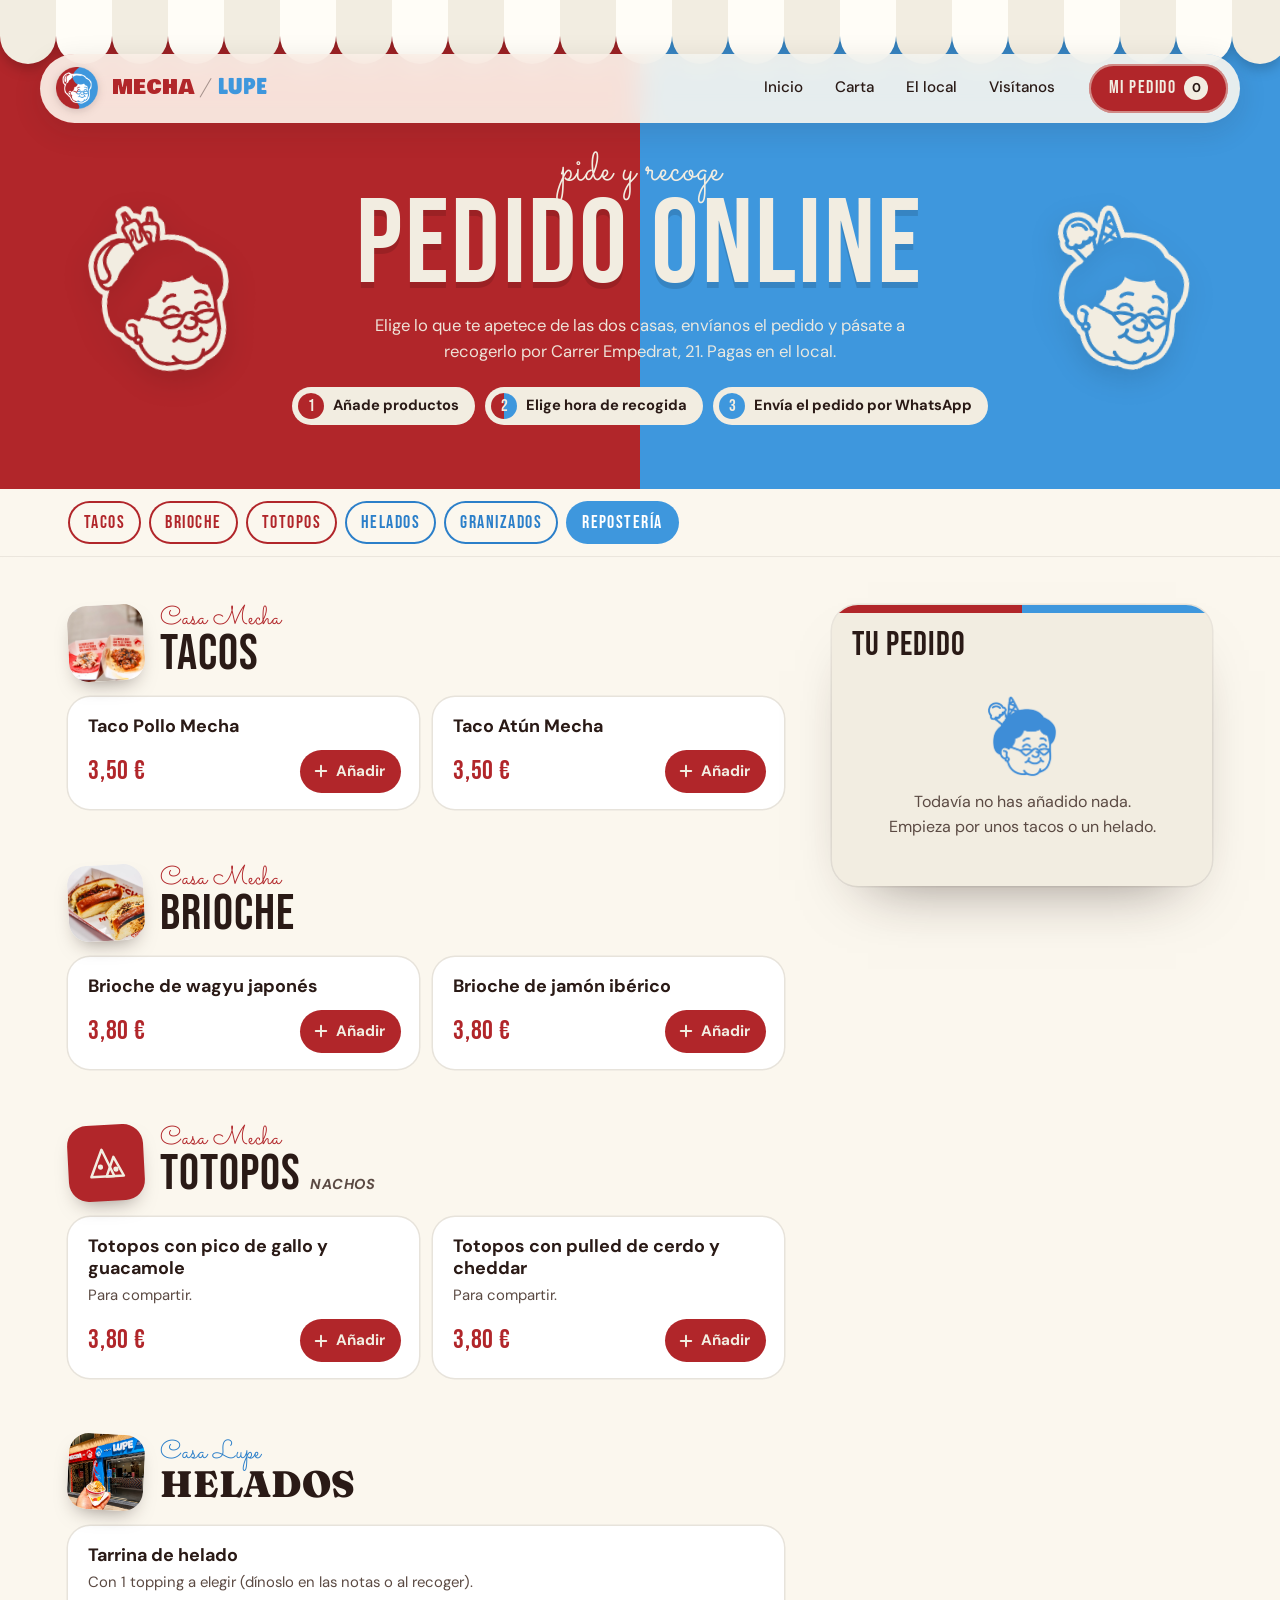
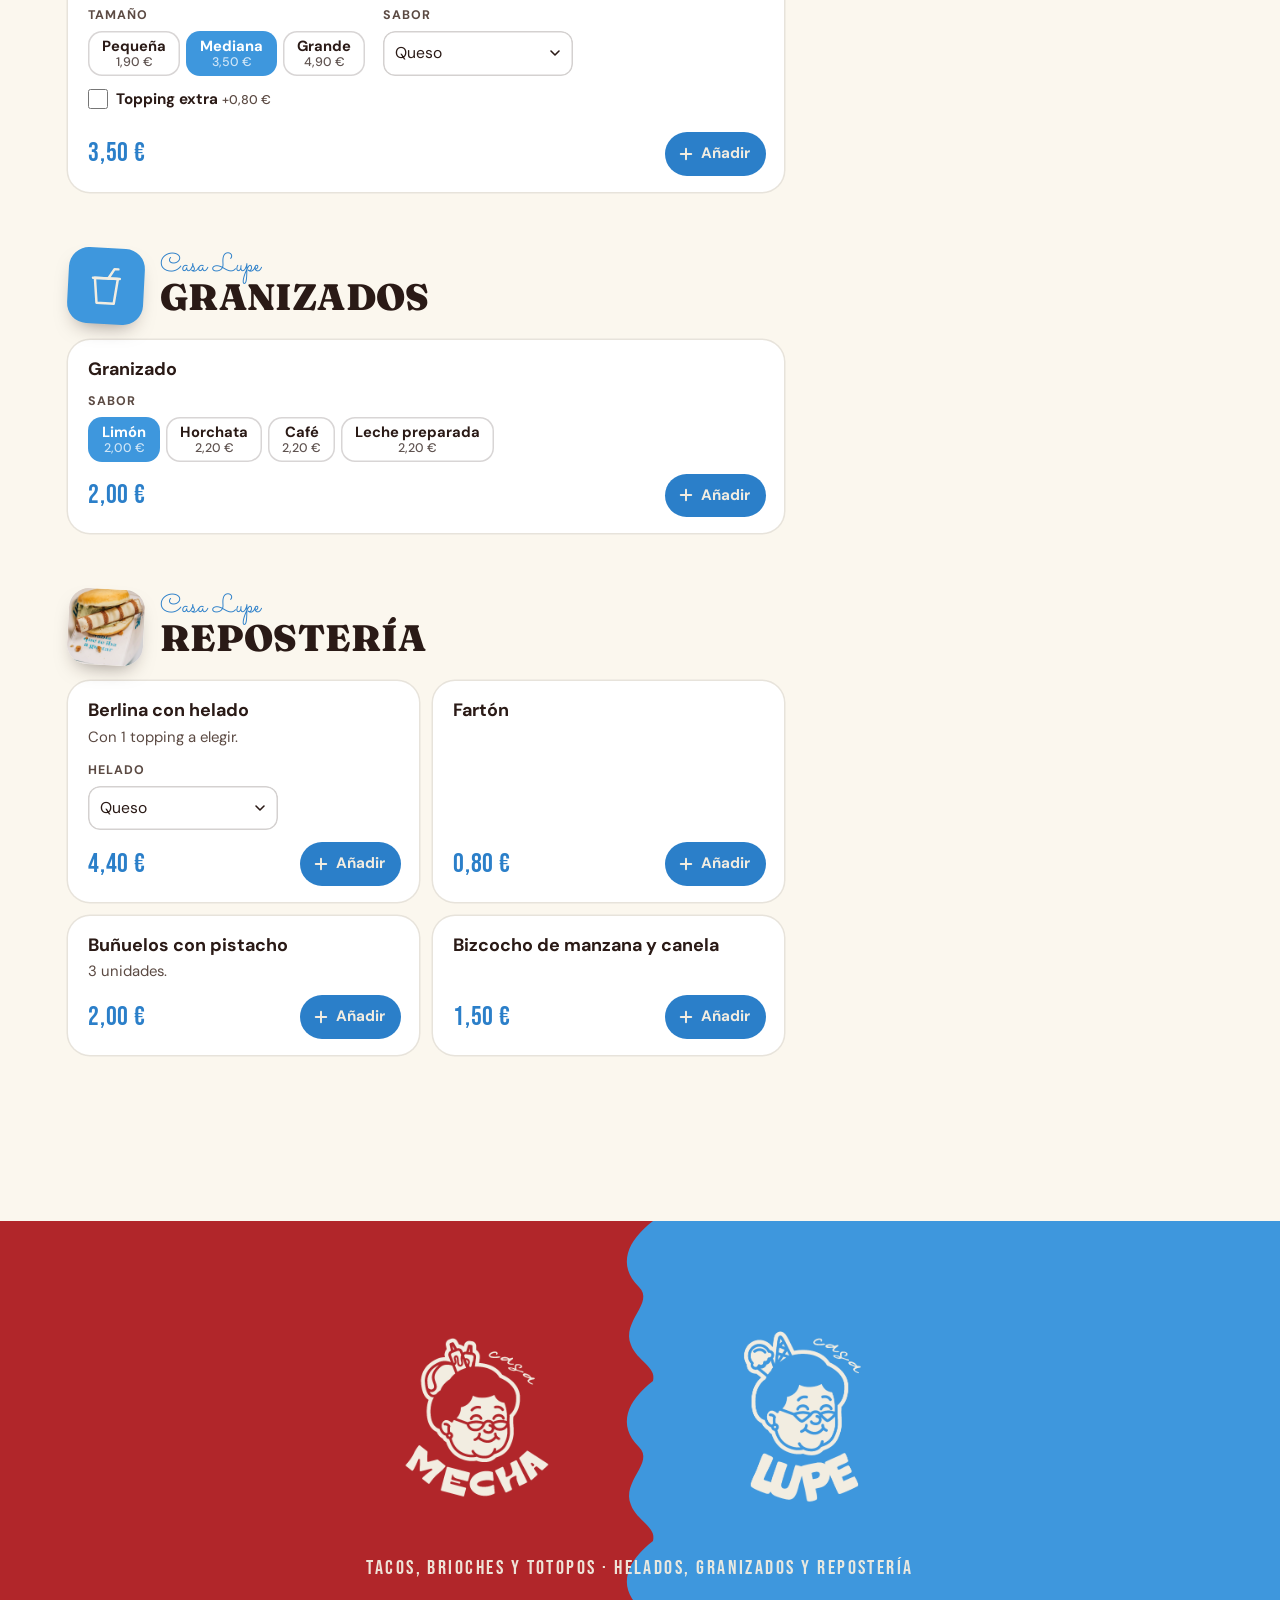
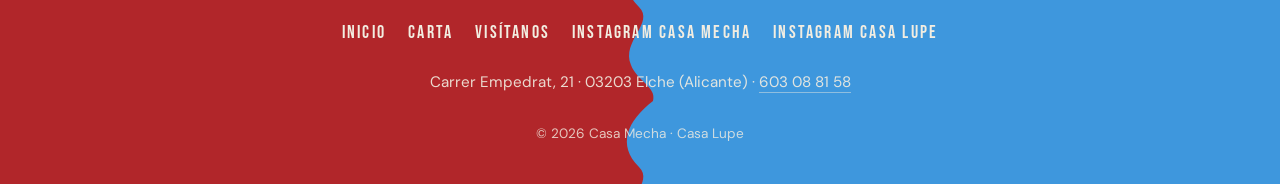
==== tienda.html @ 9565f3cf "Hero con vídeo, tienda online para recoger y ajustes visuales - Hero: vídeos de Casa Mecha y Casa Lu" ====
<!doctype html>
<html lang="es">
<head>
<meta charset="utf-8">
<meta name="viewport" content="width=device-width, initial-scale=1">
<title>Pedir online para recoger | Casa Mecha y Casa Lupe, Elche</title>
<meta name="description" content="Haz tu pedido de tacos, brioches, totopos, helados, granizados y repostería y recógelo en Carrer Empedrat, 21 (Elche). Pagas al recoger.">
<meta name="robots" content="index, follow, max-image-preview:large">
<link rel="canonical" href="https://practicas-hugosanz.github.io/casa-mecha-lupe/tienda.html">
<meta name="theme-color" content="#B1262A">

<meta property="og:type" content="website">
<meta property="og:locale" content="es_ES">
<meta property="og:site_name" content="Casa Mecha y Casa Lupe">
<meta property="og:title" content="Pedir online | Casa Mecha y Casa Lupe">
<meta property="og:description" content="Pide tacos, brioches, helados y repostería y recógelo en el local. Pagas al recoger.">
<meta property="og:url" content="https://practicas-hugosanz.github.io/casa-mecha-lupe/tienda.html">
<meta property="og:image" content="https://practicas-hugosanz.github.io/casa-mecha-lupe/img/og-casa-mecha-casa-lupe.jpg">
<meta name="twitter:card" content="summary_large_image">

<link rel="icon" type="image/png" sizes="32x32" href="icons/favicon-32.png">
<link rel="icon" type="image/png" sizes="48x48" href="icons/favicon-48.png">
<link rel="apple-touch-icon" sizes="180x180" href="icons/apple-touch-icon.png">
<link rel="manifest" href="site.webmanifest">

<link rel="preconnect" href="https://fonts.googleapis.com">
<link rel="preconnect" href="https://fonts.gstatic.com" crossorigin>
<link href="https://fonts.googleapis.com/css2?family=Bebas+Neue&family=Bowlby+One&family=DM+Sans:opsz,wght@9..40,400;9..40,500;9..40,700&family=Fraunces:opsz,wght@9..144,700;9..144,900&family=Lilita+One&family=Sacramento&display=swap" rel="stylesheet">
<link rel="stylesheet" href="styles.css">
<link rel="stylesheet" href="tienda.css">
</head>
<body class="has-awning shop-page">

<a class="skip" href="#menu">Saltar a los productos</a>

<header class="nav" id="nav">
  <a href="index.html" class="nav-brand" aria-label="Casa Mecha y Casa Lupe, inicio">
    <img src="icons/logo.png?v=3" alt="" class="nb-logo" width="36" height="36">
    <span class="nb-text"><b class="t-m">MECHA</b><i>/</i><b class="t-l">LUPE</b></span>
  </a>
  <nav class="nav-links" id="navLinks" aria-label="Principal">
    <a href="index.html">Inicio</a>
    <a href="index.html#carta">Carta</a>
    <a href="index.html#local">El local</a>
    <a href="index.html#visitanos">Visítanos</a>
  </nav>
  <button class="nav-cta nav-cart" id="navCart" type="button" aria-controls="cart">Mi pedido <span class="nc-count" data-count>0</span></button>
  <button class="nav-burger" id="burger" aria-label="Abrir menú" aria-expanded="false" aria-controls="navLinks"><span></span><span></span></button>
</header>

<main>
  <section class="shop-hero" aria-labelledby="shop-title">
    <div class="awning" data-awning></div>
    <div class="sh-inner">
      <img src="img/brand/mecha-icon.png" alt="" class="sh-face sh-m" width="484" height="603">
      <div class="sh-copy">
        <p class="sh-kicker">pide y recoge</p>
        <h1 class="sh-title" id="shop-title">Pedido online</h1>
        <p class="sh-lead">Elige lo que te apetece de las dos casas, envíanos el pedido y pásate a recogerlo por Carrer Empedrat, 21. Pagas en el local.</p>
        <ol class="sh-steps">
          <li><b>1</b>Añade productos</li>
          <li><b>2</b>Elige hora de recogida</li>
          <li><b>3</b>Envía el pedido por WhatsApp</li>
        </ol>
      </div>
      <img src="img/brand/lupe-icon.png" alt="" class="sh-face sh-l" width="519" height="602">
    </div>
  </section>

  <nav class="cats" id="cats" aria-label="Categorías"></nav>

  <div class="shop wrap">
    <div class="menu" id="menu">
      <noscript><p class="noscript">Para pedir online necesitas activar JavaScript. También puedes llamarnos al <a href="tel:+34603088158">603 08 81 58</a>.</p></noscript>
    </div>

    <aside class="cart" id="cart" aria-labelledby="cart-title" tabindex="-1">
      <div class="cart-head">
        <h2 id="cart-title">Tu pedido</h2>
        <button class="cart-close" id="cartClose" type="button" aria-label="Cerrar pedido">
          <svg viewBox="0 0 24 24" width="22" height="22" aria-hidden="true"><path d="M6 6l12 12M18 6 6 18" stroke="currentColor" stroke-width="2.4" stroke-linecap="round"/></svg>
        </button>
      </div>

      <div class="cart-scroll">
        <div class="cart-empty" id="cartEmpty">
          <img src="img/brand/lupe-face-blue.png" alt="" width="90" height="103" loading="lazy">
          <p>Todavía no has añadido nada.<br>Empieza por unos tacos o un helado.</p>
        </div>
        <ul class="cart-lines" id="cartLines"></ul>

        <div class="cart-total" id="cartTotalRow" hidden>
          <span>Total</span><b id="cartTotal">0,00 €</b>
        </div>

        <form class="checkout" id="checkout" novalidate hidden>
          <h3 class="co-h">Recogida</h3>
          <div class="co-row">
            <label class="fld"><span>Día</span>
              <select id="coDay" name="day" required></select>
            </label>
            <label class="fld"><span>Hora</span>
              <select id="coTime" name="time" required></select>
            </label>
          </div>
          <label class="fld"><span>Nombre</span>
            <input id="coName" name="name" type="text" autocomplete="given-name" required maxlength="60">
          </label>
          <label class="fld"><span>Teléfono</span>
            <input id="coPhone" name="phone" type="tel" autocomplete="tel" inputmode="tel" required maxlength="20" placeholder="600 000 000">
          </label>
          <label class="fld"><span>Notas <i>(opcional)</i></span>
            <textarea id="coNotes" name="notes" rows="2" maxlength="300" placeholder="Toppings, alergias, sin cebolla…"></textarea>
          </label>
          <p class="co-error" id="coError" role="alert"></p>
          <button class="co-send" type="submit">
            <svg viewBox="0 0 24 24" width="20" height="20" aria-hidden="true"><path fill="currentColor" d="M17.472 14.382c-.297-.149-1.758-.867-2.03-.967-.273-.099-.471-.148-.67.15-.197.297-.767.966-.94 1.164-.173.199-.347.223-.644.075-.297-.15-1.255-.463-2.39-1.475-.883-.788-1.48-1.761-1.653-2.059-.173-.297-.018-.458.13-.606.134-.133.298-.347.446-.52.149-.174.198-.298.298-.497.099-.198.05-.371-.025-.52-.075-.149-.669-1.612-.916-2.207-.242-.579-.487-.5-.669-.51-.173-.008-.371-.01-.57-.01-.198 0-.52.074-.792.372-.272.297-1.04 1.016-1.04 2.479 0 1.462 1.065 2.875 1.213 3.074.149.198 2.096 3.2 5.077 4.487.709.306 1.262.489 1.694.625.712.227 1.36.195 1.871.118.571-.085 1.758-.719 2.006-1.413.248-.694.248-1.289.173-1.413-.074-.124-.272-.198-.57-.347m-5.421 7.403h-.004a9.87 9.87 0 0 1-5.031-1.378l-.361-.214-3.741.982.998-3.648-.235-.374a9.86 9.86 0 0 1-1.51-5.26c.001-5.45 4.436-9.884 9.888-9.884 2.64 0 5.122 1.03 6.988 2.898a9.825 9.825 0 0 1 2.893 6.994c-.003 5.45-4.437 9.884-9.885 9.884m8.413-18.297A11.815 11.815 0 0 0 12.05 0C5.495 0 .16 5.335.157 11.892c0 2.096.547 4.142 1.588 5.945L.057 24l6.305-1.654a11.882 11.882 0 0 0 5.683 1.448h.005c6.554 0 11.89-5.335 11.893-11.893a11.821 11.821 0 0 0-3.48-8.413Z"/></svg>
            Enviar pedido por WhatsApp
          </button>
          <p class="co-note">Pagas al recoger. Te confirmamos el pedido por WhatsApp; si no te llega respuesta, llámanos al <a href="tel:+34603088158">603 08 81 58</a>.</p>
        </form>

        <div class="sent" id="sent" hidden>
          <p class="sent-h">¡Ya casi está!</p>
          <p>Se ha abierto WhatsApp con tu pedido. <b>Envía el mensaje</b> para que lo recibamos y te lo confirmamos enseguida.</p>
          <div class="sent-actions">
            <a class="btn-s" id="sentAgain" href="#" target="_blank" rel="noopener noreferrer">Abrir WhatsApp otra vez</a>
            <button class="btn-s ghost" id="sentNew" type="button">Hacer otro pedido</button>
          </div>
        </div>
      </div>
    </aside>
  </div>
</main>

<button class="cart-bar" id="cartBar" type="button" aria-controls="cart" hidden>
  <span class="cb-count" data-count>0</span>
  <span class="cb-label">Ver mi pedido</span>
  <b class="cb-total" id="cartBarTotal">0,00 €</b>
</button>
<div class="scrim" id="scrim" hidden></div>
<p class="toast" id="toast" role="status" aria-live="polite"></p>

<footer class="foot">
  <div class="foot-half fh-m"></div>
  <div class="foot-half fh-l"><div class="flame flame-v"></div></div>
  <div class="foot-inner">
    <div class="foot-logos">
      <img src="img/brand/mecha-stamp.png" alt="Casa Mecha" width="952" height="1020" loading="lazy">
      <img src="img/brand/lupe-stamp.png" alt="Casa Lupe" width="973" height="1020" loading="lazy">
    </div>
    <p class="foot-desc">Tacos, brioches y totopos · Helados, granizados y repostería</p>
    <nav class="foot-links" aria-label="Pie de página">
      <a href="index.html">Inicio</a>
      <a href="index.html#carta">Carta</a>
      <a href="index.html#visitanos">Visítanos</a>
      <a href="https://www.instagram.com/casamecha__/" target="_blank" rel="noopener noreferrer">Instagram Casa Mecha</a>
      <a href="https://www.instagram.com/casalupe__/" target="_blank" rel="noopener noreferrer">Instagram Casa Lupe</a>
    </nav>
    <address class="foot-nap">Carrer Empedrat, 21 · 03203 Elche (Alicante) · <a href="tel:+34603088158">603 08 81 58</a></address>
    <p class="foot-small">© 2026 Casa Mecha · Casa Lupe</p>
  </div>
</footer>

<script src="tienda.js" defer></script>
</body>
</html>
---- styles.css ----
/* =========================================================
   Casa Mecha & Casa Lupe · "bendita dualidad"
   ========================================================= */
:root{
  --red:#B1262A;        /* Mecha */
  --red-d:#8E1D20;
  --red-ink:#A62724;
  --blue:#3E97DD;       /* Lupe */
  --blue-d:#2B7FC9;
  --blue-l:#82B7E8;
  --cream:#F2EDE1;
  --paper:#FBF7EE;
  --ink:#2A1A16;
  --ink-2:#5B4A43;
  --yellow:#F2C46B;
  --tile-blue:#8DB0D3;

  --f-mecha:'Bowlby One', 'Arial Black', sans-serif;
  --f-lupe:'Lilita One', 'Arial Rounded MT Bold', sans-serif;
  --f-cond:'Bebas Neue', 'Impact', sans-serif;
  --f-serif:'Fraunces', Georgia, serif;
  --f-script:'Sacramento', cursive;
  --f-body:'DM Sans', system-ui, -apple-system, Segoe UI, sans-serif;

  --gutter:clamp(16px, 4vw, 48px);
  --radius:22px;
  --ease:cubic-bezier(.2,.8,.2,1);
  --split:50%;
}

*{box-sizing:border-box;margin:0;padding:0}
html{scroll-behavior:smooth;-webkit-text-size-adjust:100%}
body{
  font-family:var(--f-body);color:var(--ink);background:var(--paper);
  line-height:1.55;overflow-x:hidden;-webkit-font-smoothing:antialiased;
}
img{display:block;max-width:100%}
a{color:inherit}
button{font:inherit;color:inherit;background:none;border:0;cursor:pointer}
.sr-only{position:absolute;width:1px;height:1px;overflow:hidden;clip:rect(0 0 0 0);white-space:nowrap}
.wrap{width:100%;max-width:1240px;margin:0 auto;padding:0 var(--gutter)}
.c-m{color:var(--red)} .c-l{color:var(--blue)}

/* ---------- shared type ---------- */
.eyebrow{
  font-family:var(--f-cond);font-size:1.15rem;letter-spacing:.14em;text-transform:uppercase;
  color:var(--red);display:inline-flex;align-items:center;gap:.6em;margin-bottom:.9rem;
}
.eyebrow::before{content:"";width:28px;height:3px;border-radius:3px;background:linear-gradient(90deg,var(--red) 50%,var(--blue) 50%)}
.e-l{color:var(--blue)}
.big{
  font-family:var(--f-mecha);font-weight:400;font-size:clamp(2.2rem,6vw,4.8rem);
  line-height:.98;letter-spacing:-.01em;text-transform:none;
}
.lead{font-size:clamp(1.02rem,1.4vw,1.2rem);color:var(--ink-2);max-width:56ch;margin-top:1.4rem}
.sec-head{margin-bottom:clamp(2.5rem,6vw,4.5rem)}
.sec-head.center{text-align:center}
.sec-head.center .lead{margin-inline:auto}

/* ---------- loader ---------- */
.loader{position:fixed;inset:0;z-index:100;display:grid;place-items:center;pointer-events:none}
.loader-half{position:absolute;top:0;bottom:0;width:50.5%;transition:transform 1s var(--ease)}
.l-red{left:0;background:var(--red)}
.l-blue{right:0;background:var(--blue)}
.loader-faces{position:relative;display:flex;align-items:center;gap:18px;background:var(--cream);padding:22px 28px;border-radius:999px;box-shadow:0 20px 60px rgba(0,0,0,.25);transition:opacity .4s,transform .6s var(--ease)}
.loader-faces img{width:64px;height:auto;animation:bob 1s ease-in-out infinite}
.loader-faces img:last-child{animation-delay:.5s}
.loader-amp{font-family:var(--f-script);font-size:2.4rem;color:var(--ink)}
.loader-text{position:absolute;bottom:14vh;color:var(--cream);font-family:var(--f-cond);letter-spacing:.12em;font-size:1.1rem;transition:opacity .3s}
.loaded .l-red{transform:translateX(-101%)}
.loaded .l-blue{transform:translateX(101%)}
.loaded .loader-faces{opacity:0;transform:scale(.6)}
.loaded .loader-text{opacity:0}
@keyframes bob{50%{transform:translateY(-8px) rotate(-4deg)}}

/* ---------- nav ---------- */
.nav{
  position:fixed;top:12px;left:50%;transform:translateX(-50%);z-index:50;
  width:min(1200px,calc(100% - 24px));
  display:flex;align-items:center;gap:20px;padding:10px 12px 10px 16px;
  border-radius:999px;transition:background .35s,box-shadow .35s,top .35s;
}
.nav,.nav.scrolled{background:rgba(251,247,238,.9);backdrop-filter:blur(14px) saturate(1.3);-webkit-backdrop-filter:blur(14px) saturate(1.3);box-shadow:0 8px 30px rgba(42,26,22,.12)}
.nav-brand{display:flex;align-items:center;text-decoration:none;gap:4px;margin-right:auto;min-width:0}
.nb-face{width:34px;height:auto;background:var(--cream);border-radius:50%;padding:3px;box-shadow:0 0 0 2px var(--cream)}
.nb-l{margin-left:-10px}
.nb-text{margin-left:8px;font-size:1rem;white-space:nowrap;color:var(--ink);transition:color .35s}
.nb-text em{font-family:var(--f-script);font-style:normal;font-size:1.35rem}
.nb-text b{font-family:var(--f-mecha);font-weight:400;font-size:.95rem;text-transform:uppercase}
.nb-text .t-l{font-family:var(--f-lupe);font-size:1.08rem;color:var(--blue)}
.nb-text .t-m{color:var(--red)}
.nb-text i{font-family:var(--f-script);font-style:normal;font-size:1.3rem;margin:0 4px}
.nav.scrolled .nb-text{color:var(--ink)}
.nav.scrolled .t-m{color:var(--red)} .nav.scrolled .t-l{color:var(--blue)}
.nav-links{display:flex;gap:4px}
.nav-links a{color:var(--ink) !important;
  text-decoration:none;font-weight:500;font-size:.95rem;color:var(--cream);
  padding:8px 14px;border-radius:999px;transition:background .25s,color .25s;
}
.nav-links a:hover{background:rgba(255,255,255,.18)}
.nav.scrolled .nav-links a{color:var(--ink)}
.nav.scrolled .nav-links a:hover{background:rgba(42,26,22,.07)}
.nav-cta{
  text-decoration:none;font-family:var(--f-cond);font-size:1.15rem;letter-spacing:.08em;
  padding:10px 20px;border-radius:999px;color:var(--cream);
  background:linear-gradient(100deg,var(--red) 0 50%,var(--blue) 50% 100%);
  background-size:220% 100%;background-position:0 0;transition:background-position .5s var(--ease),transform .2s;
  box-shadow:inset 0 0 0 2px rgba(242,237,225,.5);
}
.nav-cta:hover{background-position:100% 0;transform:translateY(-1px)}
.nav-burger{display:none;width:44px;height:44px;border-radius:50%;background:var(--cream);position:relative}
.nav-burger span{position:absolute;left:12px;right:12px;height:2.5px;border-radius:2px;background:var(--ink);transition:transform .3s}
.nav-burger span:first-child{top:17px}.nav-burger span:last-child{top:24px}
.nav-burger[aria-expanded="true"] span:first-child{transform:translateY(3.5px) rotate(45deg)}
.nav-burger[aria-expanded="true"] span:last-child{transform:translateY(-3.5px) rotate(-45deg)}

/* ---------- awning ---------- */
.awning{position:absolute;top:0;left:0;right:0;height:64px;z-index:4;pointer-events:none;filter:drop-shadow(0 6px 6px rgba(0,0,0,.18))}
.awning svg{width:100%;height:100%;display:block}

/* ---------- flame divider ---------- */
.flame{position:absolute;pointer-events:none}
.flame-v{
  top:0;bottom:0;left:-78px;width:80px;
  background:url("data:image/svg+xml,%3Csvg xmlns='http://www.w3.org/2000/svg' viewBox='0 0 80 160' preserveAspectRatio='none'%3E%3Cpath fill='%233E97DD' d='M80 0H46C20 20 10 44 32 66C48 82 14 100 24 124C30 140 50 146 46 160H80Z'/%3E%3C/svg%3E") 0 0/80px 160px repeat-y;
  animation:flameY 3.2s linear infinite;
}
.flame-h{
  display:none;left:0;right:0;top:-38px;height:40px;
  background:url("data:image/svg+xml,%3Csvg xmlns='http://www.w3.org/2000/svg' viewBox='0 0 160 40' preserveAspectRatio='none'%3E%3Cpath fill='%233E97DD' d='M0 40V22C20 4 44 0 66 16C82 28 100 2 124 10C140 15 146 24 160 22V40Z'/%3E%3C/svg%3E") 0 0/160px 40px repeat-x;
  animation:flameX 3.2s linear infinite;
}
@keyframes flameY{to{background-position:0 -160px}}
@keyframes flameX{to{background-position:160px 0}}

/* ---------- hero ---------- */
.hero{position:relative;height:100svh;min-height:640px;overflow:hidden;color:var(--cream);background:var(--red);isolation:isolate}
.hero-half{position:absolute;top:0;bottom:0}
.h-mecha{left:0;width:var(--split);background:var(--red)}
.h-lupe{left:var(--split);right:0;background:var(--blue)}
.h-mecha::after,.h-lupe::after{ /* subtle grain/spot pattern */
  content:"";position:absolute;inset:0;opacity:.09;pointer-events:none;
  background-image:radial-gradient(circle at 25% 25%,#fff 1.4px,transparent 1.6px);background-size:26px 26px;
}
.hero-inner{
  position:absolute;inset:0;display:flex;flex-direction:column;align-items:center;justify-content:center;
  padding:110px 24px 170px;text-align:center;
}
.h-mecha .hero-inner{right:0;left:auto;width:max(100%,0px)}
.hero-stamp{width:clamp(200px,26vw,380px);height:auto;filter:drop-shadow(0 18px 24px rgba(0,0,0,.18));transition:transform .6s var(--ease)}
.hero-kicker{font-family:var(--f-script);font-size:clamp(2rem,3.2vw,3rem);line-height:1;margin-top:.6rem}
.hero-items{font-family:var(--f-cond);font-size:clamp(1rem,1.3vw,1.25rem);letter-spacing:.18em;opacity:.92;margin-top:.35rem}
.hero-title{
  position:absolute;left:50%;bottom:clamp(48px,9vh,96px);transform:translateX(-50%) rotate(-5deg);z-index:5;
  font-family:var(--f-script);font-weight:400;font-size:clamp(4rem,10vw,9.5rem);line-height:.8;
  display:flex;gap:.25em;white-space:nowrap;pointer-events:none;text-shadow:0 6px 24px rgba(0,0,0,.18);
}
.ht-1{color:var(--cream)}
.ht-2{color:#fff;position:relative}
.ht-1,.ht-2{display:inline-block;opacity:0;transform:translateY(30px);transition:opacity .9s var(--ease),transform .9s var(--ease)}
.loaded .ht-1{opacity:1;transform:none;transition-delay:.7s}
.loaded .ht-2{opacity:1;transform:none;transition-delay:.9s}
.badge{position:absolute;right:clamp(16px,4vw,56px);top:clamp(96px,16vh,150px);width:clamp(96px,10vw,140px);z-index:5;animation:spin 18s linear infinite}
.badge-bg{fill:var(--cream)}
.badge text{font-family:var(--f-cond);font-size:19px;letter-spacing:3.2px;fill:var(--ink)}
.badge .badge-mid{font-family:var(--f-script);font-size:44px;letter-spacing:0;fill:var(--red)}
@keyframes spin{to{transform:rotate(360deg)}}
.scroll-cue{
  position:absolute;left:50%;bottom:18px;transform:translateX(-50%);z-index:6;text-decoration:none;
  display:flex;align-items:center;gap:8px;font-family:var(--f-cond);letter-spacing:.14em;font-size:1rem;
  background:var(--cream);color:var(--ink);padding:8px 16px 8px 18px;border-radius:999px;
}
.scroll-cue svg{animation:nudge 1.6s ease-in-out infinite}
@keyframes nudge{50%{transform:translateY(3px)}}
[data-float]{animation:float 6s ease-in-out infinite}
.h-lupe [data-float]{animation-delay:-3s}
@keyframes float{50%{transform:translateY(-12px) rotate(1.5deg)}}

/* ---------- crossed marquees ---------- */
.cross{position:relative;height:clamp(170px,22vw,260px);background:var(--paper);overflow:hidden}
.band{position:absolute;left:-5%;right:-5%;top:50%;padding:14px 0;overflow:hidden;box-shadow:0 10px 30px rgba(0,0,0,.12)}
.band-red{background:var(--red);color:var(--cream);transform:translateY(-50%) rotate(-4deg);z-index:2}
.band-blue{background:var(--blue);color:#fff;transform:translateY(-50%) rotate(3.5deg)}
.band-track{display:flex;width:max-content;align-items:center;gap:28px;white-space:nowrap;animation:marquee 32s linear infinite}
.band-track.rev{animation-direction:reverse;animation-duration:38s}
.band-track span{font-family:var(--f-cond);font-size:clamp(1.6rem,3.2vw,2.6rem);letter-spacing:.04em;text-transform:uppercase}
.band-blue .band-track span{font-family:var(--f-serif);font-weight:700;text-transform:none;font-size:clamp(1.4rem,2.8vw,2.2rem);font-style:italic}
.band-track b{font-size:1.2rem;opacity:.75}
@keyframes marquee{to{transform:translateX(-50%)}}

/* ---------- abuelas ---------- */
.abuelas{padding:clamp(80px,12vw,150px) 0 clamp(70px,10vw,120px);position:relative}
.grannies{display:grid;grid-template-columns:1fr auto 1fr;gap:clamp(16px,3vw,36px);align-items:center}
.granny{
  position:relative;border-radius:32px;padding:clamp(24px,3vw,38px);color:var(--cream);overflow:hidden;
  min-height:540px;display:flex;flex-direction:column;transform-style:preserve-3d;
  transition:transform .5s var(--ease),box-shadow .5s;box-shadow:0 30px 60px -30px rgba(42,26,22,.45);
}
.g-mecha{background:var(--red);transform:rotate(-1.5deg)}
.g-lupe{background:var(--blue);transform:rotate(1.5deg)}
.g-top{display:flex;align-items:center;gap:16px}
.g-face{width:96px;height:auto}
.g-casa{font-family:var(--f-script);font-size:2rem;line-height:.6}
.g-name{font-family:var(--f-mecha);font-weight:400;font-size:clamp(2.6rem,4vw,3.6rem);line-height:1}
.g-lupe .g-name{font-family:var(--f-lupe);font-size:clamp(3rem,4.6vw,4.1rem)}
.g-quote{font-family:var(--f-cond);font-size:clamp(1.5rem,2.2vw,1.95rem);line-height:1.05;letter-spacing:.02em;margin:22px 0 18px;max-width:18ch}
.g-lupe .g-quote{font-family:var(--f-serif);font-weight:700;font-style:italic;font-size:clamp(1.3rem,1.9vw,1.65rem);line-height:1.15}
.g-list{list-style:none;max-width:min(280px,50%);position:relative;z-index:2}
.g-list li{display:flex;justify-content:space-between;gap:12px;padding:9px 0;border-bottom:1.5px dashed rgba(242,237,225,.45);font-weight:500}
.g-list li span:last-child{font-family:var(--f-cond);font-size:1.25rem;letter-spacing:.04em}
.g-link{
  margin-top:auto;align-self:flex-start;position:relative;z-index:2;text-decoration:none;font-weight:700;
  background:var(--cream);color:var(--ink);padding:10px 18px;border-radius:999px;display:inline-flex;gap:8px;transition:gap .3s;
}
.g-link:hover{gap:14px}
.g-photo{
  position:absolute;right:-24px;bottom:-34px;width:44%;aspect-ratio:4/5;object-fit:cover;border-radius:20px;
  border:8px solid var(--cream);transform:rotate(8deg);box-shadow:0 20px 40px rgba(0,0,0,.25);transition:transform .6s var(--ease);
}
.g-lupe .g-photo{transform:rotate(-7deg)}
.granny:hover .g-photo{transform:rotate(3deg) translate(-10px,-14px) scale(1.04)}
.vs span{
  display:grid;place-items:center;width:84px;height:84px;border-radius:50%;background:var(--cream);
  font-family:var(--f-script);font-size:3.4rem;line-height:1;color:var(--ink);
  box-shadow:0 0 0 6px var(--paper),0 0 0 8px var(--ink);
}

/* ---------- tile band ---------- */
.tiles{display:grid;grid-template-columns:repeat(var(--cols,24),1fr);gap:4px;padding:4px;background:#ECE6DA}
.tile{aspect-ratio:1;border-radius:2px;transition:transform .5s var(--ease),background-color .4s}
.tile:hover{transform:rotateY(180deg) scale(.9)}

/* ---------- carta ---------- */
.carta{position:relative;background:linear-gradient(90deg,var(--red) 50%,var(--blue) 50%);color:var(--cream);padding:120px 0 90px;overflow:hidden}
.carta-head{position:relative;z-index:3;display:flex;align-items:center;justify-content:center;gap:clamp(12px,4vw,56px);padding:0 var(--gutter)}
.ch-face{width:clamp(70px,9vw,120px);height:auto}
.ch-m{transform:rotate(-8deg)} .ch-l{transform:rotate(8deg)}
.carta-title{font-family:var(--f-cond);font-weight:400;font-size:clamp(5rem,14vw,11rem);line-height:.85;letter-spacing:.02em;text-shadow:0 8px 0 rgba(0,0,0,.12)}
.carta-switch{display:none}
.carta-grid{position:relative;display:grid;grid-template-columns:1fr 1fr;max-width:1240px;margin:clamp(30px,5vw,60px) auto 0}
.carta-flame{
  position:absolute;top:-400px;bottom:-200px;left:calc(50% - 40px);width:80px;z-index:1;
  background:url("data:image/svg+xml,%3Csvg xmlns='http://www.w3.org/2000/svg' viewBox='0 0 80 220' preserveAspectRatio='none'%3E%3Cpath fill='%233E97DD' d='M80 0H40C6 30 4 60 34 86C56 106 6 128 22 160C32 182 60 196 40 220H80Z'/%3E%3Cpath fill='%23B1262A' d='M0 0H40C6 30 4 60 34 86C56 106 6 128 22 160C32 182 60 196 40 220H0Z'/%3E%3C/svg%3E") 0 0/80px 220px repeat-y;
  animation:flameC 4s linear infinite;
}
@keyframes flameC{to{background-position:0 -220px}}
.carta-col{position:relative;z-index:2;padding:0 clamp(28px,5vw,80px)}
.col-mecha{padding-right:clamp(50px,6vw,100px)}
.col-lupe{padding-left:clamp(50px,6vw,100px)}
.col-tag{font-family:var(--f-script);font-size:2.2rem;line-height:1;margin-bottom:12px;opacity:.95}
.cat{padding:22px 0 26px;border-bottom:2px solid rgba(242,237,225,.25);position:relative}
.cat:last-of-type{border-bottom:0}
.cat-h{display:flex;align-items:center;gap:14px;font-family:var(--f-cond);font-weight:400;font-size:clamp(2.2rem,3.6vw,3.1rem);line-height:1;letter-spacing:.02em}
.cat-h small{display:block;font-family:var(--f-body);font-size:.85rem;font-weight:700;letter-spacing:.06em;text-transform:uppercase;font-style:italic;opacity:.85}
.cat-h.serif{font-family:var(--f-serif);font-weight:900;font-size:clamp(1.7rem,2.6vw,2.3rem);text-transform:uppercase;letter-spacing:.01em}
.cat-h.serif small{text-transform:none;font-style:normal;letter-spacing:0;font-weight:500;font-size:.92rem}
.cat-h .price{margin-left:auto;font-size:.95em;background:var(--cream);color:var(--red);padding:2px 12px 0;border-radius:10px;transform:rotate(-3deg)}
.ico{width:44px;height:44px;flex:none;fill:none;stroke:currentColor;stroke-width:2.6;stroke-linecap:round;stroke-linejoin:round}
.cat-list{list-style:none;margin:14px 0 0 58px}
.cat-list li{font-size:1.14rem;font-weight:500;padding:4px 0;position:relative}
.col-mecha .cat-list li::before{content:"·";position:absolute;left:-18px;font-weight:700}
.cat-list.priced li{display:flex;align-items:baseline;gap:10px}
.cat-list.priced li span:first-child{flex:1;display:flex;align-items:baseline;gap:8px;flex-wrap:wrap}
.cat-list.priced li span:first-child::after{content:"";flex:1;min-width:20px;border-bottom:2px dotted rgba(255,255,255,.5);transform:translateY(-4px)}
.cat-list.priced li span:last-child{font-family:var(--f-cond);font-size:1.4rem;letter-spacing:.03em}
.cat-list small{font-size:.82rem;opacity:.85;font-weight:400}
.sabores-h{margin:18px 0 10px 58px;font-family:var(--f-serif);font-weight:900;letter-spacing:.12em;text-transform:uppercase;font-size:.95rem}
.sabores{list-style:none;display:flex;flex-wrap:wrap;gap:8px;margin-left:58px}
.sabores li{display:inline-flex;align-items:center;gap:7px;background:rgba(255,255,255,.16);border:1.5px solid rgba(255,255,255,.35);padding:5px 12px 5px 6px;border-radius:999px;font-size:.92rem;font-weight:500;transition:transform .25s var(--ease),background .25s}
.sabores li:hover{transform:translateY(-3px) rotate(-2deg);background:rgba(255,255,255,.28)}
.sabores i{width:16px;height:16px;border-radius:50%;box-shadow:inset 0 -3px 0 rgba(0,0,0,.15),0 0 0 2px rgba(255,255,255,.7)}
.extra{display:flex;justify-content:space-between;margin:16px 0 0 58px;font-weight:700}
.extra span:last-child{font-family:var(--f-cond);font-size:1.4rem;font-weight:400}
.carta-script{font-family:var(--f-script);font-size:clamp(3.4rem,6vw,5.4rem);line-height:1;margin-top:20px;transform:rotate(-6deg);color:var(--cream)}
.carta-script.s-l{color:#fff;text-align:right}
.carta .awning{height:58px}

/* peek preview */
.peek{position:fixed;left:0;top:0;width:220px;aspect-ratio:4/5;z-index:60;pointer-events:none;border-radius:18px;overflow:hidden;border:7px solid var(--cream);box-shadow:0 30px 60px rgba(0,0,0,.35);opacity:0;transform:scale(.6);transition:opacity .25s}
.peek img{width:100%;height:100%;object-fit:cover}
.peek.on{opacity:1}

/* ---------- gallery (horizontal) ---------- */
.cocina{position:relative;height:320vh;background:var(--ink);color:var(--cream)}
.cocina-sticky{position:sticky;top:0;height:100vh;overflow:hidden;display:flex;flex-direction:column;justify-content:center}
.cocina::before{content:"";position:absolute;inset:0;opacity:.06;background:radial-gradient(circle at 20% 20%,#fff 1.5px,transparent 1.7px) 0 0/30px 30px}
.cocina-head{padding:0 var(--gutter);max-width:1240px;margin:0 auto;width:100%;position:relative}
.cocina-head .eyebrow{color:var(--yellow)}
.script-in{font-family:var(--f-script);font-size:1.35em;color:var(--blue-l);display:inline-block;transform:rotate(-4deg) translateY(.08em)}
.track{display:flex;gap:clamp(20px,3vw,40px);padding:clamp(30px,5vh,56px) var(--gutter) 30px;width:max-content;will-change:transform}
.ph{position:relative;flex:none;width:clamp(230px,24vw,330px);background:var(--cream);padding:12px 12px 52px;border-radius:6px;box-shadow:0 30px 50px -20px rgba(0,0,0,.6);transition:transform .5s var(--ease)}
.ph:nth-child(odd){transform:rotate(-3deg)}
.ph:nth-child(even){transform:rotate(2.5deg) translateY(26px)}
.ph:hover{transform:rotate(0) translateY(-10px) scale(1.03);z-index:2}
.ph img{width:100%;aspect-ratio:4/5;object-fit:cover;border-radius:3px}
.ph figcaption{position:absolute;bottom:10px;left:0;right:0;text-align:center;font-family:var(--f-script);font-size:1.9rem;line-height:1}
.ph.r figcaption{color:var(--red)} .ph.b figcaption{color:var(--blue-d)}
.ph::before{content:"";position:absolute;top:-12px;left:50%;width:90px;height:26px;transform:translateX(-50%) rotate(-3deg);background:rgba(242,196,107,.85);z-index:2}
.ph.b::before{background:rgba(130,183,232,.85)}
.progress{position:relative;margin:10px auto 0;width:min(320px,60%);height:5px;border-radius:5px;background:rgba(255,255,255,.15);overflow:hidden}
.progress span{position:absolute;inset:0;transform-origin:left;transform:scaleX(0);background:linear-gradient(90deg,var(--red),var(--blue))}

/* ---------- la casa ---------- */
.casa{
  padding:clamp(90px,12vw,150px) 0;position:relative;
  background-color:#F6E6B9;
  background-image:url("data:image/svg+xml,%3Csvg xmlns='http://www.w3.org/2000/svg' width='120' height='120' viewBox='0 0 120 120'%3E%3Cg opacity='.5'%3E%3Ccircle cx='30' cy='34' r='15' fill='%23D63A2F'/%3E%3Ccircle cx='25' cy='29' r='4' fill='%23F07A5E'/%3E%3Cpath d='M30 19l3 6 6-2-4 5 5 3-7 0-3 5-3-5-7 0 5-3-4-5 6 2z' fill='%2357892F'/%3E%3Ccircle cx='90' cy='88' r='13' fill='%23D63A2F'/%3E%3Ccircle cx='86' cy='84' r='3.5' fill='%23F07A5E'/%3E%3Cpath d='M90 75l2.6 5 5-1.6-3.4 4.2 4.4 2.6-6 0-2.6 4.4-2.6-4.4-6 0 4.4-2.6-3.4-4.2 5 1.6z' fill='%2357892F'/%3E%3Ccircle cx='96' cy='22' r='2' fill='%23E2B24A'/%3E%3Ccircle cx='22' cy='96' r='2' fill='%23E2B24A'/%3E%3C/g%3E%3C/svg%3E");
}
.casa-grid{display:grid;grid-template-columns:1.1fr .9fr;gap:clamp(30px,6vw,80px);align-items:center}
.casa-photo{position:relative}
.casa-photo img{width:100%;aspect-ratio:4/3;object-fit:cover;border-radius:28px;border:10px solid var(--paper);box-shadow:0 40px 70px -30px rgba(42,26,22,.55);transform:rotate(-1.5deg)}
.sticker{position:absolute;font-family:var(--f-cond);letter-spacing:.06em;font-size:1.25rem;line-height:1;text-align:center;padding:16px 18px;border-radius:50%;width:116px;height:116px;display:grid;place-items:center;box-shadow:0 12px 24px rgba(0,0,0,.2)}
.s1{background:var(--blue);color:#fff;top:-26px;right:8%;transform:rotate(10deg)}
.s2{background:var(--red);color:var(--cream);bottom:-30px;left:6%;transform:rotate(-8deg)}
.casa-copy .lead{color:var(--ink)}
.facts{display:flex;gap:14px;margin-top:30px;flex-wrap:wrap}
.facts div{background:var(--paper);border-radius:18px;padding:14px 18px;min-width:112px;box-shadow:0 8px 0 rgba(42,26,22,.08)}
.facts b{display:block;font-family:var(--f-mecha);font-weight:400;font-size:2.4rem;line-height:1;color:var(--red)}
.facts div:nth-child(2) b{color:var(--blue)}
.facts div:nth-child(3) b{font-family:var(--f-lupe);color:var(--blue-d)}
.facts span{font-size:.9rem;font-weight:500;color:var(--ink-2)}

/* ---------- visit ---------- */
.visit{padding:clamp(90px,12vw,150px) 0;background:var(--paper)}
.doors{display:grid;grid-template-columns:1fr 1fr;gap:clamp(18px,3vw,32px)}
.door{border-radius:30px;overflow:hidden;color:var(--cream);display:flex;flex-direction:column;box-shadow:0 30px 60px -30px rgba(42,26,22,.5)}
.d-m{background:var(--red)} .d-l{background:var(--blue)}
.door-img{width:100%;aspect-ratio:16/10;object-fit:cover;transition:transform .8s var(--ease)}
.door:hover .door-img{transform:scale(1.04)}
.door-body{padding:clamp(22px,3vw,34px);display:flex;flex-direction:column;gap:14px;flex:1}
.door-logo{width:min(320px,90%);height:auto;margin-left:-6px}
.door-body p{font-size:1.08rem;max-width:40ch}
.door-actions{display:flex;gap:10px;flex-wrap:wrap;margin-top:auto;padding-top:8px}
.btn{display:inline-flex;align-items:center;gap:8px;text-decoration:none;font-weight:700;padding:12px 18px;border-radius:999px;background:var(--cream);color:var(--ink);transition:transform .2s,box-shadow .2s}
.btn:hover{transform:translateY(-2px);box-shadow:0 10px 20px -8px rgba(0,0,0,.4)}
.btn.ghost{background:transparent;color:var(--cream);box-shadow:inset 0 0 0 2px rgba(242,237,225,.7)}
.btn.ghost:hover{background:rgba(255,255,255,.12)}

/* ---------- footer ---------- */
.foot{position:relative;color:var(--cream);overflow:hidden;padding:90px var(--gutter) 40px;text-align:center}
.foot-half{position:absolute;top:0;bottom:0;width:50%}
.fh-m{left:0;background:var(--red)} .fh-l{right:0;background:var(--blue)}
.foot-inner{position:relative;z-index:2}
.foot-logos{display:flex;justify-content:center;gap:clamp(30px,10vw,160px)}
.foot-logos img{width:clamp(120px,16vw,200px);height:auto}
.foot-script{font-family:var(--f-script);font-size:clamp(3.6rem,10vw,8rem);line-height:1;margin:18px 0 26px;transform:rotate(-4deg)}
.foot-links{display:flex;justify-content:center;gap:8px 22px;flex-wrap:wrap}
.foot-links a{text-decoration:none;font-family:var(--f-cond);letter-spacing:.12em;font-size:1.15rem;border-bottom:2px solid transparent;transition:border-color .2s}
.foot-links a:hover{border-color:var(--cream)}
.foot-small{margin-top:28px;font-size:.85rem;opacity:.8}

/* ---------- reveal ---------- */
.reveal{opacity:0;transform:translateY(40px);transition:opacity .9s var(--ease),transform .9s var(--ease)}
.reveal.in{opacity:1;transform:none}
.granny.reveal.in.g-mecha{transform:rotate(-1.5deg)}
.granny.reveal.in.g-lupe{transform:rotate(1.5deg)}

/* =========================================================
   Responsive
   ========================================================= */
@media (max-width:1020px){
  .nav-links{display:none}
  .nav-burger{display:block}
  .nav-cta{display:none}
  .nav-links.open{
    display:flex;flex-direction:column;position:absolute;top:calc(100% + 10px);left:0;right:0;
    background:var(--paper);border-radius:24px;padding:12px;box-shadow:0 20px 40px rgba(0,0,0,.15);
  }
  .nav-links.open a{color:var(--ink);font-size:1.1rem;padding:14px 16px}
  .grannies{grid-template-columns:1fr;max-width:560px;margin:0 auto}
  .vs{justify-self:center;margin:-40px 0;position:relative;z-index:3}
  .tarrina-grid,.casa-grid{grid-template-columns:1fr}
  .t-visual{order:-1}
  .t-stage{width:min(360px,86%)}
}

@media (max-width:760px){
  .nb-text{display:none}
  /* hero stacked: red top, blue bottom */
  .h-mecha{width:auto;right:0;bottom:auto;height:var(--splitY,50%)}
  .h-lupe{left:0;top:var(--splitY,50%)}
  .flame-v{display:none}
  .flame-h{display:block}
  .hero-inner{padding:84px 16px 16px;flex-direction:row;gap:14px;text-align:left;justify-content:center}
  .h-lupe .hero-inner{padding:40px 16px 96px;flex-direction:row-reverse;text-align:right}
  .hero-inner > p{display:none}
  .hero-stamp{width:min(44vw,190px)}
  .hero-title{bottom:auto;top:calc(var(--splitY,50%) - .45em);font-size:clamp(3.2rem,15vw,5rem);flex-direction:column;align-items:center;gap:0;line-height:.75}
  .badge{display:none}
  .hero-items-m{display:block}

  .granny{min-height:500px}
  .g-photo{width:46%}

  .tiles{--cols:12}

  /* carta: one side at a time */
  .carta{background:var(--red);transition:background .5s;padding-top:100px}
  .carta:has(.carta-grid[data-active="lupe"]){background:var(--blue)}
  .carta-switch{
    display:flex;position:relative;z-index:3;margin:26px auto 0;width:min(340px,calc(100% - 32px));
    background:rgba(0,0,0,.18);border-radius:999px;padding:5px;
  }
  .carta-switch button{flex:1;position:relative;z-index:2;padding:10px 0;font-family:var(--f-cond);letter-spacing:.1em;font-size:1.15rem;transition:color .3s}
  .carta-switch button[aria-selected="true"]{color:var(--ink)}
  .cs-pill{position:absolute;top:5px;bottom:5px;left:5px;width:calc(50% - 5px);border-radius:999px;background:var(--cream);transition:transform .4s var(--ease)}
  .carta-grid[data-active="lupe"]{}
  .carta-switch.lupe .cs-pill{transform:translateX(100%)}
  .carta-grid{grid-template-columns:1fr}
  .carta-flame{display:none}
  .carta-col{padding:0 16px !important}
  .carta-grid[data-active="mecha"] .col-lupe,
  .carta-grid[data-active="lupe"] .col-mecha{display:none}
  .cat-list,.sabores,.sabores-h,.extra{margin-left:0}
  .cat-h{font-size:2.2rem}
  .ico{width:36px;height:36px}
  .carta-script.s-l{text-align:left}

  .cocina{height:auto}
  .cocina-sticky{position:relative;height:auto;padding:80px 0 60px}
  .track{width:auto;overflow-x:auto;scroll-snap-type:x mandatory;padding-bottom:50px;-webkit-overflow-scrolling:touch;transform:none !important}
  .ph{scroll-snap-align:center;width:72vw}
  .progress{display:none}

  .doors{grid-template-columns:1fr}
  .sticker{width:92px;height:92px;font-size:1.05rem}
  .facts div{flex:1;min-width:0}
  .t-sizes button{min-width:0;flex:1;padding:10px 12px}
  .peek{display:none}
}

@media (hover:none){ .peek{display:none} }

@media (prefers-reduced-motion:reduce){
  *,*::before,*::after{animation-duration:.001ms !important;animation-iteration-count:1 !important;transition-duration:.001ms !important}
  html{scroll-behavior:auto}
  .reveal{opacity:1;transform:none}
}

/* refinements */
.casa-copy{background:rgba(251,247,238,.94);border-radius:30px;padding:clamp(24px,3.4vw,44px);box-shadow:0 30px 60px -30px rgba(42,26,22,.35)}
.casa-copy .big{font-size:clamp(2.1rem,4.4vw,3.8rem)}
.casa{background-size:150px 150px}
.loaded .ht-1{transition-delay:.35s}
.loaded .ht-2{transition-delay:.5s}
@media (max-width:760px){
  .hero-title{bottom:auto}
  .hero-stamp{filter:none}
  .g-list{max-width:none}
  .g-photo{position:relative;right:auto;bottom:auto;width:100%;aspect-ratio:16/10;margin-top:20px;transform:rotate(1.5deg)}
  .g-lupe .g-photo{transform:rotate(-1.5deg)}
  .granny{min-height:0}
  .g-link{margin-top:20px}
  .col-mecha .cat-list{padding-left:18px}
  .casa-copy .big br{display:none}
}
@media (max-width:760px){ .hero-stamp{width:min(58vw,250px)} }
/* v2: sin lema ni cintas */
.hero-inner{padding-bottom:110px}
.ch-face{width:clamp(80px,10vw,140px);filter:drop-shadow(0 10px 14px rgba(0,0,0,.15))}
.foot-links{margin-top:34px}

/* v3: items, "&" en la costura y nuevo hero móvil */
.hero-items span+span::before{content:"·";margin:0 .55em}
.hero-amp{
  position:absolute;z-index:6;left:calc(var(--split) - 40px);top:50%;transform:translate(-50%,-50%) rotate(-8deg);
  width:78px;height:78px;border-radius:50%;display:grid;place-items:center;
  background:var(--cream);color:var(--ink);font-family:var(--f-script);font-size:3.2rem;line-height:1;padding-top:6px;
  box-shadow:0 14px 30px rgba(0,0,0,.22);pointer-events:none;
}

@media (max-width:760px){
  .hero{min-height:620px}
  .hero-inner{
    display:grid;grid-template-columns:1.05fr .95fr;grid-template-rows:1fr 1fr;column-gap:14px;
    align-items:center;text-align:left;padding:88px 22px 40px;
  }
  .h-lupe .hero-inner{grid-template-columns:.95fr 1.05fr;padding:56px 22px 84px;text-align:right}
  .hero-inner > p{display:block}
  .hero-stamp{grid-row:1/3;grid-column:1;width:100%;max-width:210px;justify-self:center}
  .h-lupe .hero-stamp{grid-column:2}
  .hero-kicker{grid-column:2;align-self:end;margin:0;font-size:2.7rem}
  .hero-items{grid-column:2;align-self:start;margin-top:8px;font-size:1.35rem;letter-spacing:.1em;line-height:1.15}
  .h-lupe .hero-kicker,.h-lupe .hero-items{grid-column:1;grid-row:auto}
  .h-lupe .hero-kicker{grid-row:1}
  .h-lupe .hero-items{grid-row:2}
  .hero-items span{display:block}
  .hero-items span+span::before{content:none}
  .hero-amp{left:50%;top:calc(var(--splitY,50%) - 19px);width:64px;height:64px;font-size:2.6rem}
  .scroll-cue{bottom:20px}
}
@media (max-width:760px){
  .hero-inner{grid-template-columns:1.15fr .85fr;padding-left:16px;padding-right:16px}
  .h-lupe .hero-inner{grid-template-columns:.85fr 1.15fr}
}

/* v4: SEO / textos */
img{height:auto}
.skip{position:absolute;left:12px;top:-60px;z-index:200;background:var(--ink);color:var(--cream);padding:10px 16px;border-radius:10px;text-decoration:none;font-weight:700;transition:top .2s}
.skip:focus{top:12px}
.g-name{text-transform:uppercase}
.g-desc{font-size:clamp(1.02rem,1.3vw,1.15rem);line-height:1.5;margin:20px 0 18px;max-width:34ch;opacity:.95;position:relative;z-index:2}
.foot-desc{font-family:var(--f-cond);letter-spacing:.12em;font-size:clamp(1.05rem,1.6vw,1.35rem);margin-top:28px;opacity:.95}
.ph figcaption{font-family:var(--f-cond);font-size:1.35rem;letter-spacing:.08em;bottom:14px}
.casa-copy .big br{display:none}
:focus-visible{outline:3px solid var(--yellow);outline-offset:3px}
@media (max-width:760px){ .g-desc{max-width:none} }

/* v5: cabecera de galería */
.cocina-head{display:flex;align-items:flex-end;justify-content:space-between;gap:24px 48px;flex-wrap:wrap;padding-bottom:22px;border-bottom:1.5px solid rgba(242,237,225,.16)}
.gal-title{font-family:var(--f-cond);font-weight:400;font-size:clamp(4.2rem,10vw,8.5rem);line-height:.8;letter-spacing:.01em;
  background:linear-gradient(90deg,var(--cream) 0 55%,var(--blue-l) 55%);-webkit-background-clip:text;background-clip:text;color:transparent}
.gal-side{max-width:380px}
.gal-side p{font-size:1.02rem;color:rgba(242,237,225,.78);margin-bottom:14px}
.gal-links{display:flex;gap:10px;flex-wrap:wrap}
.gal-pill{text-decoration:none;font-weight:700;font-size:.95rem;padding:9px 16px;border-radius:999px;color:var(--cream);transition:transform .2s,filter .2s}
.gal-pill:hover{transform:translateY(-2px);filter:brightness(1.08)}
.gp-m{background:var(--red)} .gp-l{background:var(--blue)}
@media (max-width:760px){ .cocina-head{flex-direction:column;align-items:flex-start;gap:16px} }
.gal-title{line-height:.95;padding-top:.12em}

/* v6: dirección y horarios */
.visit-info{font-style:normal;display:flex;justify-content:center;flex-wrap:wrap;gap:10px 14px;margin-top:22px}
.visit-info a{display:inline-flex;align-items:center;gap:8px;text-decoration:none;font-weight:700;padding:11px 18px;border-radius:999px;background:#fff;box-shadow:0 0 0 1.5px rgba(42,26,22,.12);transition:transform .2s,box-shadow .2s}
.visit-info a:hover{transform:translateY(-2px);box-shadow:0 0 0 1.5px rgba(42,26,22,.25),0 10px 20px -10px rgba(42,26,22,.4)}
.visit-info a:first-child svg{color:var(--red)} .visit-info a:last-child svg{color:var(--blue)}
.hours{background:rgba(0,0,0,.12);border-radius:18px;padding:16px 18px;margin-top:4px}
.hours-h{font-family:var(--f-cond);font-weight:400;letter-spacing:.12em;font-size:1.05rem;opacity:.85;margin-bottom:6px}
.hours-status{float:right;font-size:.82rem;font-weight:700;padding:4px 10px;border-radius:999px;background:rgba(255,255,255,.16);display:none}
.hours-status.on{display:inline-flex;align-items:center;gap:6px}
.hours-status.on::before{content:"";width:8px;height:8px;border-radius:50%;background:#7CE08A;box-shadow:0 0 0 3px rgba(124,224,138,.25)}
.hours-status.off::before{background:rgba(255,255,255,.55);box-shadow:none}
.hours dl div{display:flex;justify-content:space-between;gap:12px;padding:6px 0;border-top:1px dashed rgba(242,237,225,.22);font-size:.98rem}
.hours dl div:first-child{border-top:0}
.hours dt{font-weight:500}
.hours dd{font-family:var(--f-cond);font-size:1.15rem;letter-spacing:.04em}
.hours .closed dd{opacity:.6}
.foot-nap{font-style:normal;margin-top:22px;font-size:.95rem;opacity:.9}
.foot-nap a{text-decoration:none;border-bottom:1px solid rgba(242,237,225,.5)}
.hours{position:relative}
.hours-status{float:none;position:absolute;top:13px;right:16px}
/* galería: rojo y azul, con el corte en mitad de la E */
.gal-title{background:linear-gradient(90deg,#D8363B 0 55%,var(--blue-l) 55%);-webkit-background-clip:text;background-clip:text;color:transparent}

/* v7: ficha del local más sobria */
.casa-copy{background:var(--paper);border-radius:4px;box-shadow:none;padding:clamp(26px,3.6vw,48px);outline:1.5px dashed rgba(42,26,22,.25);outline-offset:-12px}
.casa-copy .big{font-size:clamp(2rem,3.6vw,3.1rem);line-height:1.02}
.casa-copy .lead{margin-top:1.1rem}
.casa-note{margin-top:1.6rem;padding-top:1.1rem;border-top:1.5px solid rgba(42,26,22,.15);font-family:var(--f-cond);letter-spacing:.08em;font-size:1.2rem;line-height:1.35;color:var(--red)}
.casa-photo img{border-radius:4px;transform:none;border-width:8px}

/* v8: marca del menú corta y neutra */
.nb-logo{width:36px;height:36px;flex:none;transition:transform .5s var(--ease)}
.nav-brand:hover .nb-logo{transform:rotate(-8deg) scale(1.06)}
.nav-brand .nb-text{margin-left:10px;font-family:var(--f-body);font-weight:500;font-size:1.02rem;color:var(--ink);letter-spacing:0}
.nav-brand .nb-text b{font-family:var(--f-body);font-weight:700;text-transform:none;font-size:1.02rem}
.nav-brand .nb-text .t-m{color:var(--red)}
.nav-brand .nb-text .t-l{color:var(--blue-d)}
.nav-brand .nb-text i{font-family:var(--f-body);font-style:normal;font-weight:400;font-size:1.02rem;margin:0 .3em;color:rgba(42,26,22,.35)}
@media (max-width:760px){ .nav-brand .nb-text{display:inline} }

/* v9: marca del menú con la tipografía de los rótulos */
.nb-logo{width:42px;height:42px;filter:drop-shadow(0 2px 4px rgba(42,26,22,.18))}
.nav-brand .nb-text{display:inline-flex;align-items:baseline;margin-left:10px;line-height:1}
.nav-brand .nb-text em{font-family:var(--f-script);font-style:normal;font-size:1.55rem;color:var(--ink);margin-right:5px;transform:translateY(2px)}
.nav-brand .nb-text .t-m{font-family:var(--f-mecha);font-weight:400;font-size:1.22rem;letter-spacing:.01em;color:var(--red)}
.nav-brand .nb-text .t-l{font-family:var(--f-lupe);font-weight:400;font-size:1.42rem;letter-spacing:.02em;color:var(--blue)}
.nav-brand .nb-text i{font-family:var(--f-script);font-size:1.7rem;margin:0 6px 0 5px;color:rgba(42,26,22,.4);transform:translateY(3px)}
@media (max-width:760px){
  .nb-logo{width:38px;height:38px}
  .nav-brand .nb-text .t-m{font-size:1.08rem}
  .nav-brand .nb-text .t-l{font-size:1.26rem}
}

/* v10: hero — toldo visible, datos prácticos y pedido online */
.has-awning .nav{top:54px}
.has-awning .nav.scrolled{top:12px}
.nav-links .nl-shop{display:none}
@media (max-width:1020px){ .nav-links.open .nl-shop{display:block;margin-top:6px;text-align:center;font-family:var(--f-cond);letter-spacing:.08em;font-size:1.25rem;color:var(--cream) !important;background:linear-gradient(100deg,var(--red) 0 50%,var(--blue) 50% 100%)} }
.hero-inner{padding-top:150px}
.badge{top:auto;bottom:clamp(96px,13vh,130px);display:block;border-radius:50%;transition:transform .3s var(--ease)}
.badge svg{display:block;width:100%;height:auto;animation:spin 18s linear infinite}
.badge:hover{transform:scale(1.06) rotate(-6deg)}
.badge{animation:none}
.badge .badge-mid{font-size:52px}
.hero-bar{
  position:absolute;left:50%;bottom:22px;transform:translateX(-50%);z-index:6;
  display:flex;align-items:center;gap:6px 18px;padding:6px 6px 6px 22px;border-radius:999px;
  background:var(--cream);color:var(--ink);box-shadow:0 18px 40px -12px rgba(0,0,0,.35);white-space:nowrap;
}
.hb-info{display:flex;gap:18px;font-weight:500;font-size:.95rem}
.hb-info span{display:inline-flex;align-items:center;gap:7px}
.hb-info span:first-child svg{color:var(--red)} .hb-info span:last-child svg{color:var(--blue-d)}
.hb-cta{
  display:inline-flex;align-items:center;gap:8px;text-decoration:none;font-family:var(--f-cond);font-size:1.2rem;letter-spacing:.08em;
  padding:11px 20px 10px;border-radius:999px;color:var(--cream);
  background:linear-gradient(100deg,var(--red) 0 50%,var(--blue) 50% 100%);background-size:220% 100%;background-position:0 0;
  transition:background-position .5s var(--ease)
}
.hb-cta:hover{background-position:100% 0}
.hb-cta svg{transition:transform .3s var(--ease)} .hb-cta:hover svg{transform:translateX(3px)}
@media (max-width:760px){
  .has-awning .nav{top:40px}
  .hero-inner{padding-top:110px}
  .h-lupe .hero-inner{padding-bottom:110px}
  .hero-bar{left:16px;right:16px;bottom:16px;transform:none;justify-content:space-between;padding:6px 6px 6px 16px;white-space:normal}
  .hb-info{flex-direction:column;gap:2px;font-size:.8rem;line-height:1.25}
  .hb-info svg{width:13px;height:13px}
  .hb-cta{font-size:1.05rem;padding:10px 14px 9px;white-space:nowrap}
  .hb-cta svg{display:none}
}
.badge{bottom:18px;width:clamp(96px,8.5vw,124px)}
@media (max-width:900px){ .badge{display:none} }
@media (max-width:760px){
  .hb-x,.hb-info .hb-x{display:none}
  .hb-info span{white-space:nowrap}
  .hb-info{font-size:.85rem}
  .hb-cta{padding:11px 18px 10px;font-size:1.15rem}
  .hb-cta svg{display:inline}
}

/* v11: acceso a la tienda desde la carta */
.carta-order{position:relative;z-index:3;text-align:center;margin-top:clamp(30px,5vw,56px)}
.carta-order .hb-cta{background:var(--cream);color:var(--ink);font-size:1.3rem;padding:14px 26px 13px;box-shadow:0 14px 30px -12px rgba(0,0,0,.4);transition:transform .2s}
.carta-order .hb-cta:hover{transform:translateY(-2px)}

/* v12: hero con fotografía — menos adornos, más apetito */
.hx{background:var(--ink)}
.hx-half{position:absolute;top:0;bottom:0}
.hx-m{left:0;width:var(--split);background:var(--red);z-index:1}
.hx-l{left:var(--split);right:0;background:var(--blue);z-index:2}
.hx-photo{position:absolute;inset:0;width:100%;height:100%;object-fit:cover}
.hx-m .hx-photo{object-position:50% 40%}
.hx-l .hx-photo{object-position:50% 45%}
.hx-half::after{content:"";position:absolute;inset:0;pointer-events:none}
.hx-m::after{background:linear-gradient(to top,var(--red) 0,var(--red) 24%,rgba(177,38,42,.55) 46%,rgba(177,38,42,0) 70%)}
.hx-l::after{background:linear-gradient(to top,var(--blue) 0,var(--blue) 24%,rgba(62,151,221,.55) 46%,rgba(62,151,221,0) 70%)}
.hx .flame{z-index:3;animation:none}
.hx-brand{position:absolute;left:0;right:0;bottom:clamp(150px,21vh,200px);z-index:4;display:flex;flex-direction:column;align-items:center;gap:6px;padding:0 24px;text-align:center}
.hx-logo{width:clamp(190px,21vw,300px);height:auto}
.hx-items{font-family:var(--f-cond);font-size:clamp(1.05rem,1.3vw,1.3rem);letter-spacing:.2em;opacity:.95}
.hx-title{
  position:absolute;left:50%;bottom:clamp(90px,11vh,104px);transform:translateX(-50%);z-index:6;
  font-family:var(--f-cond);font-weight:400;font-size:clamp(1.9rem,3.4vw,3.2rem);line-height:1;letter-spacing:.03em;
  white-space:nowrap;color:var(--cream);text-shadow:0 2px 18px rgba(0,0,0,.18)
}
@media (max-width:760px){
  .hx-m{width:auto;right:0;bottom:auto;height:50%}
  .hx-l{left:0;top:50%}
  .hx .flame-h{top:-30px}
  .hx-m::after{background:linear-gradient(to top,var(--red) 0,var(--red) 14%,rgba(177,38,42,.5) 40%,rgba(177,38,42,0) 64%)}
  .hx-l::after{background:linear-gradient(to top,var(--blue) 0,var(--blue) 34%,rgba(62,151,221,.5) 56%,rgba(62,151,221,0) 76%)}
  .hx-m .hx-brand{bottom:44px}
  .hx-l .hx-brand{bottom:122px}
  .hx-logo{width:min(46vw,190px)}
  .hx-items{font-size:.95rem;letter-spacing:.16em}
  .hx-title{bottom:90px;font-size:clamp(1.25rem,6vw,1.6rem);letter-spacing:.02em}
}
.hb-info span span{display:inline}
.hx-m::after{background:linear-gradient(to top,var(--red) 0,var(--red) 30%,rgba(177,38,42,.82) 46%,rgba(177,38,42,.3) 62%,rgba(177,38,42,0) 76%)}
.hx-l::after{background:linear-gradient(to top,var(--blue) 0,var(--blue) 30%,rgba(62,151,221,.82) 46%,rgba(62,151,221,.3) 62%,rgba(62,151,221,0) 76%)}
@media (max-width:760px){
  .hx-m::after{background:linear-gradient(to top,var(--red) 0,var(--red) 18%,rgba(177,38,42,.8) 38%,rgba(177,38,42,0) 66%)}
  .hx-l::after{background:linear-gradient(to top,var(--blue) 0,var(--blue) 40%,rgba(62,151,221,.82) 56%,rgba(62,151,221,0) 80%)}
}

/* v13: la ola es el borde de la foto de Lupe, no una franja azul encima */
.hx .flame{display:none}
.hx-l{
  left:calc(var(--split) - 78px);
  -webkit-mask:url("data:image/svg+xml,%3Csvg xmlns='http://www.w3.org/2000/svg' viewBox='0 0 80 160' preserveAspectRatio='none'%3E%3Cpath fill='%23000' d='M80 0H46C20 20 10 44 32 66C48 82 14 100 24 124C30 140 50 146 46 160H80Z'/%3E%3C/svg%3E") 0 0/80px 160px repeat-y,linear-gradient(#000 0 0) 78px 0/calc(100% - 78px) 100% no-repeat;
          mask:url("data:image/svg+xml,%3Csvg xmlns='http://www.w3.org/2000/svg' viewBox='0 0 80 160' preserveAspectRatio='none'%3E%3Cpath fill='%23000' d='M80 0H46C20 20 10 44 32 66C48 82 14 100 24 124C30 140 50 146 46 160H80Z'/%3E%3C/svg%3E") 0 0/80px 160px repeat-y,linear-gradient(#000 0 0) 78px 0/calc(100% - 78px) 100% no-repeat;
}
.hx-l .hx-brand{padding-left:102px}
@media (max-width:760px){
  .hx-l{
    left:0;top:calc(50% - 30px);
    -webkit-mask:url("data:image/svg+xml,%3Csvg xmlns='http://www.w3.org/2000/svg' viewBox='0 0 160 40' preserveAspectRatio='none'%3E%3Cpath fill='%23000' d='M0 40V22C20 4 44 0 66 16C82 28 100 2 124 10C140 15 146 24 160 22V40Z'/%3E%3C/svg%3E") 0 0/160px 32px repeat-x,linear-gradient(#000 0 0) 0 30px/100% calc(100% - 30px) no-repeat;
            mask:url("data:image/svg+xml,%3Csvg xmlns='http://www.w3.org/2000/svg' viewBox='0 0 160 40' preserveAspectRatio='none'%3E%3Cpath fill='%23000' d='M0 40V22C20 4 44 0 66 16C82 28 100 2 124 10C140 15 146 24 160 22V40Z'/%3E%3C/svg%3E") 0 0/160px 32px repeat-x,linear-gradient(#000 0 0) 0 30px/100% calc(100% - 30px) no-repeat;
  }
  .hx-l .hx-brand{padding-left:24px}
  .hx-m{height:calc(50% + 2px)}
}

/* v14: videos de fondo y costura centrada */
.hx-m .hx-photo,.hx-l .hx-photo{object-position:50% 50%}
.hx-m{width:50%}
.hx-l{left:calc(50% - 33px)}
.hx-l .hx-brand{padding-left:57px}
@media (max-width:760px){
  .hx-m{width:auto;height:calc(50% + 24px)}
  .hx-l{left:0;top:calc(50% - 12px)}
  .hx-l .hx-brand{padding-left:24px}
  .hx-m .hx-brand{bottom:60px}
}
/* v15: el vídeo de Mecha pasa por debajo de la ola (sin huecos oscuros) */
.hx{background:var(--red)}
.hx-m{width:calc(50% + 60px)}
.hx-m .hx-brand{padding-right:84px}
@media (max-width:760px){
  .hx-m{width:auto}
  .hx-m .hx-brand{padding-right:24px}
}

/* v16: título de galería en blanco */
.gal-title{background:none;-webkit-background-clip:border-box;background-clip:border-box;color:#fff;-webkit-text-fill-color:#fff}

/* v17: el logo de Lupe tiene letras más altas en el PNG; se escala al 82 % para igualar la cara con Mecha */
.d-l .door-logo{width:min(262px,74%)}
.hx-l .hx-logo{width:clamp(156px,17.2vw,246px)}
@media (max-width:760px){ .hx-l .hx-logo{width:min(37.7vw,156px)} }

/* v18: ola del footer centrada (rojo de fondo entero, el azul empieza tras la ola) */
.foot .fh-m{width:100%}
.foot .fh-l{width:auto;left:calc(50% + 46px)}
.foot .fh-l .flame-v{left:-79px}
@media (max-width:760px){ .foot .fh-l{left:50%} }
/* sin línea fina junto a la ola: el borde del elemento queda lejos del dibujo */
.foot .fh-l .flame-v{left:-119px;width:120px;background-position:40px 0;animation:flameYo 3.2s linear infinite}
@keyframes flameYo{from{background-position:40px 0}to{background-position:40px -160px}}
---- tienda.css ----
/* =========================================================
   Casa Mecha & Casa Lupe · tienda online
   (usa los tokens y componentes de styles.css)
   ========================================================= */
.shop-page{background:var(--paper)}
.shop-page [hidden]{display:none !important}

/* ---------- cabecera ---------- */
.shop-hero{position:relative;overflow:hidden;color:var(--cream);background:linear-gradient(90deg,var(--red) 50%,var(--blue) 50%);padding:150px var(--gutter) 64px}
.sh-inner{position:relative;z-index:2;max-width:1100px;margin:0 auto;display:grid;grid-template-columns:auto 1fr auto;align-items:center;gap:clamp(16px,4vw,56px)}
.sh-face{width:clamp(90px,11vw,150px);height:auto;filter:drop-shadow(0 10px 14px rgba(0,0,0,.15))}
.sh-m{transform:rotate(-8deg)} .sh-l{transform:rotate(8deg)}
.sh-copy{text-align:center}
.sh-kicker{font-family:var(--f-script);font-size:clamp(2rem,3.4vw,2.8rem);line-height:1}
.sh-title{font-family:var(--f-cond);font-weight:400;font-size:clamp(3.6rem,10vw,7.5rem);line-height:.88;letter-spacing:.02em;text-shadow:0 6px 0 rgba(0,0,0,.12)}
.sh-lead{max-width:52ch;margin:14px auto 0;font-size:clamp(1rem,1.3vw,1.12rem);opacity:.95}
.sh-steps{list-style:none;display:flex;flex-wrap:wrap;justify-content:center;gap:8px 10px;margin-top:22px}
.sh-steps li{display:inline-flex;align-items:center;gap:9px;background:var(--cream);color:var(--ink);padding:6px 16px 6px 6px;border-radius:999px;font-weight:700;font-size:.92rem}
.sh-steps b{display:grid;place-items:center;width:26px;height:26px;border-radius:50%;font-family:var(--f-cond);font-weight:400;font-size:1.05rem;color:var(--cream);background:var(--red)}
.sh-steps li:nth-child(2) b{background:linear-gradient(90deg,var(--red) 50%,var(--blue) 50%)}
.sh-steps li:nth-child(3) b{background:var(--blue)}

/* ---------- chips de categoría ---------- */
.cats{position:sticky;top:84px;z-index:30;background:rgba(251,247,238,.94);backdrop-filter:blur(10px);-webkit-backdrop-filter:blur(10px);border-bottom:1.5px solid rgba(42,26,22,.08);padding:12px 0}
.cats-row{display:flex;gap:8px;max-width:1240px;margin:0 auto;padding:0 var(--gutter);overflow-x:auto;scrollbar-width:none}
.cats-row::-webkit-scrollbar{display:none}
.chip{flex:none;text-decoration:none;font-family:var(--f-cond);font-size:1.15rem;letter-spacing:.08em;padding:8px 16px 7px;border-radius:999px;box-shadow:inset 0 0 0 2px currentColor;transition:background .25s,color .25s}
.chip.c-mecha{color:var(--red)} .chip.c-lupe{color:var(--blue-d)}
.chip:hover{background:rgba(42,26,22,.05)}
.chip.on.c-mecha{background:var(--red);color:var(--cream);box-shadow:none}
.chip.on.c-lupe{background:var(--blue);color:#fff;box-shadow:none}

/* ---------- layout ---------- */
.shop{display:grid;grid-template-columns:minmax(0,1fr) 380px;gap:clamp(24px,4vw,48px);align-items:start;padding-top:clamp(28px,4vw,48px);padding-bottom:clamp(70px,9vw,110px)}
.noscript{background:#fff;padding:20px;border-radius:16px}

/* ---------- categorías ---------- */
.cat-block{scroll-margin-top:150px;margin-bottom:clamp(36px,5vw,56px)}
.cb-head{display:flex;align-items:center;gap:16px;margin-bottom:16px}
.cb-thumb{width:76px;height:76px;flex:none;border-radius:20px;object-fit:cover;box-shadow:0 10px 20px -10px rgba(42,26,22,.5)}
.b-mecha .cb-thumb{transform:rotate(-3deg)} .b-lupe .cb-thumb{transform:rotate(3deg)}
.cb-ico{display:grid;place-items:center;color:var(--cream)}
.b-mecha .cb-ico{background:var(--red)} .b-lupe .cb-ico{background:var(--blue)}
.cb-ico svg{width:46px;height:46px;fill:none;stroke:currentColor;stroke-width:2.6;stroke-linecap:round;stroke-linejoin:round}
.cb-brand{font-family:var(--f-script);font-size:1.6rem;line-height:.9}
.b-mecha .cb-brand{color:var(--red)} .b-lupe .cb-brand{color:var(--blue-d)}
.cb-name{font-family:var(--f-cond);font-weight:400;font-size:clamp(2.4rem,4vw,3.1rem);line-height:.95;letter-spacing:.02em}
.b-lupe .cb-name{font-family:var(--f-serif);font-weight:900;text-transform:uppercase;font-size:clamp(1.8rem,3vw,2.3rem);letter-spacing:.01em;line-height:1.05}
.cb-name small{font-family:var(--f-body);font-size:.9rem;font-weight:700;letter-spacing:.06em;text-transform:uppercase;font-style:italic;color:var(--ink-2)}

.items{display:grid;grid-template-columns:repeat(2,minmax(0,1fr));gap:14px}
.item{display:flex;flex-direction:column;gap:12px;background:#fff;border-radius:22px;padding:18px 18px 16px 20px;box-shadow:0 0 0 1.5px rgba(42,26,22,.09);transition:box-shadow .25s,transform .25s var(--ease)}
.item:hover{box-shadow:0 0 0 1.5px rgba(42,26,22,.16),0 16px 30px -18px rgba(42,26,22,.45);transform:translateY(-2px)}
.item.wide{grid-column:1/-1}
.item-name{font-family:var(--f-body);font-weight:700;font-size:1.12rem;line-height:1.25}
.item-desc{margin-top:4px;font-size:.93rem;color:var(--ink-2)}
.item-foot{margin-top:auto;display:flex;align-items:center;justify-content:space-between;gap:12px}
.item-price{font-family:var(--f-cond);font-size:1.7rem;letter-spacing:.03em;line-height:1}
.b-mecha .item-price{color:var(--red)} .b-lupe .item-price{color:var(--blue-d)}
.add{display:inline-flex;align-items:center;gap:6px;padding:10px 16px 10px 12px;border-radius:999px;font-weight:700;font-size:.95rem;color:var(--cream);transition:transform .2s,filter .2s}
.b-mecha .add{background:var(--red)} .b-lupe .add{background:var(--blue-d)}
.add:hover{filter:brightness(1.08);transform:translateY(-1px)}
.add:active{transform:scale(.96)}
.add.pop{animation:pop .45s var(--ease)}
@keyframes pop{40%{transform:scale(1.12) rotate(-3deg)}}

/* opciones */
.item-opts{display:flex;flex-wrap:wrap;gap:12px 18px;align-items:flex-end}
.opt{border:0;display:flex;flex-direction:column;gap:6px;min-width:0}
.opt legend,.opt.sel>span{font-size:.78rem;font-weight:700;letter-spacing:.08em;text-transform:uppercase;color:var(--ink-2);padding:0;margin-bottom:6px}
.opt.sel>span{margin-bottom:0}
.seg-row{display:flex;flex-wrap:wrap;gap:6px}
.seg label{position:relative;cursor:pointer}
.seg input{position:absolute;opacity:0;pointer-events:none}
.seg label span{display:flex;flex-direction:column;align-items:center;padding:7px 14px 6px;border-radius:14px;box-shadow:inset 0 0 0 1.5px rgba(42,26,22,.18);font-weight:700;font-size:.92rem;line-height:1.15;transition:background .2s,color .2s,box-shadow .2s}
.seg label small{font-weight:500;font-size:.78rem;opacity:.75}
.seg label:hover span{box-shadow:inset 0 0 0 1.5px rgba(42,26,22,.4)}
.b-lupe .seg input:checked+span{background:var(--blue);color:#fff;box-shadow:none}
.b-mecha .seg input:checked+span{background:var(--red);color:var(--cream);box-shadow:none}
.seg input:focus-visible+span{outline:3px solid var(--yellow);outline-offset:2px}
.opt select,.fld select,.fld input,.fld textarea{
  font:inherit;font-size:.98rem;color:var(--ink);background:#fff;border:0;border-radius:12px;padding:10px 12px;
  box-shadow:inset 0 0 0 1.5px rgba(42,26,22,.2);width:100%;min-width:0
}
.opt select,.fld select{appearance:none;-webkit-appearance:none;padding-right:34px;
  background:#fff url("data:image/svg+xml,%3Csvg xmlns='http://www.w3.org/2000/svg' viewBox='0 0 24 24'%3E%3Cpath d='m6 9 6 6 6-6' fill='none' stroke='%232A1A16' stroke-width='2.4' stroke-linecap='round' stroke-linejoin='round'/%3E%3C/svg%3E") no-repeat right 10px center/16px}
.opt.sel select{min-width:190px}
.opt select:focus,.fld select:focus,.fld input:focus,.fld textarea:focus{outline:0;box-shadow:inset 0 0 0 2px var(--ink)}
.opt.chk{flex-direction:row;align-items:center;gap:8px;cursor:pointer;font-weight:700;font-size:.95rem;padding-bottom:9px}
.opt.chk input{width:20px;height:20px;accent-color:var(--blue-d)}
.opt.chk small{font-weight:500;color:var(--ink-2)}

/* ---------- carrito ---------- */
.cart{
  position:sticky;top:150px;max-height:calc(100vh - 170px);display:flex;flex-direction:column;
  background:var(--cream);border-radius:26px;box-shadow:0 30px 60px -36px rgba(42,26,22,.55),0 0 0 1.5px rgba(42,26,22,.08);
  outline:0;overflow:hidden
}
.cart::before{content:"";display:block;height:8px;flex:none;background:linear-gradient(90deg,var(--red) 50%,var(--blue) 50%)}
.cart.flash{animation:flash .7s var(--ease)}
@keyframes flash{30%{transform:scale(1.02)}}
.cart-head{display:flex;align-items:center;justify-content:space-between;padding:16px 20px 6px}
.cart-head h2{font-family:var(--f-cond);font-weight:400;font-size:2.1rem;letter-spacing:.03em;line-height:1}
.cart-close{display:none;width:40px;height:40px;border-radius:50%;place-items:center;background:rgba(42,26,22,.07)}
.cart-scroll{overflow-y:auto;padding:4px 20px 20px;overscroll-behavior:contain}
.cart-empty{text-align:center;padding:20px 10px 26px;color:var(--ink-2)}
.cart-empty img{width:76px;margin:0 auto 10px;opacity:.9}
.cart-lines{list-style:none}
.line{display:grid;grid-template-columns:1fr auto;grid-template-areas:"t t" "q p";gap:8px 10px;padding:12px 0;border-bottom:1.5px dashed rgba(42,26,22,.16)}
.ln-txt{grid-area:t;display:flex;flex-direction:column;line-height:1.3}
.ln-txt b{font-size:.98rem}
.ln-txt small{font-size:.85rem;color:var(--ink-2)}
.ln-qty{grid-area:q;display:inline-flex;align-items:center;gap:2px;justify-self:start;background:#fff;border-radius:999px;padding:3px;box-shadow:inset 0 0 0 1.5px rgba(42,26,22,.12)}
.ln-qty button{width:32px;height:32px;border-radius:50%;font-size:1.2rem;font-weight:700;line-height:1;transition:background .2s}
.ln-qty button:hover{background:rgba(42,26,22,.08)}
.ln-qty span{min-width:24px;text-align:center;font-weight:700}
.ln-price{grid-area:p;align-self:center;font-family:var(--f-cond);font-size:1.35rem;letter-spacing:.03em}
.b-mecha .ln-price{color:var(--red)} .b-lupe .ln-price{color:var(--blue-d)}
.cart-total{display:flex;align-items:baseline;justify-content:space-between;padding:14px 0 6px}
.cart-total span{font-weight:700;text-transform:uppercase;letter-spacing:.1em;font-size:.85rem}
.cart-total b{font-family:var(--f-cond);font-weight:400;font-size:2.2rem;letter-spacing:.02em}

.checkout{display:flex;flex-direction:column;gap:12px;padding-top:10px;margin-top:6px;border-top:2px solid rgba(42,26,22,.12)}
.co-h{font-family:var(--f-cond);font-weight:400;font-size:1.5rem;letter-spacing:.06em;margin-top:6px}
.co-row{display:grid;grid-template-columns:1.25fr .75fr;gap:10px}
.fld{display:flex;flex-direction:column;gap:5px;min-width:0}
.fld>span{font-size:.78rem;font-weight:700;letter-spacing:.08em;text-transform:uppercase;color:var(--ink-2)}
.fld>span i{font-style:normal;text-transform:none;letter-spacing:0;font-weight:500}
.fld textarea{resize:vertical;min-height:60px}
.fld [aria-invalid="true"]{box-shadow:inset 0 0 0 2px var(--red)}
.co-error{color:var(--red);font-weight:700;font-size:.92rem;min-height:0}
.co-error:empty{display:none}
.co-send{display:flex;align-items:center;justify-content:center;gap:10px;width:100%;padding:15px 18px;border-radius:999px;background:#1F8F4E;color:#fff;font-weight:700;font-size:1.02rem;transition:filter .2s,transform .2s}
.co-send:hover{filter:brightness(1.08);transform:translateY(-1px)}
.co-note{font-size:.85rem;color:var(--ink-2);text-align:center}
.co-note a{color:var(--ink);font-weight:700}

.sent{text-align:center;padding:16px 4px 6px}
.sent-h{font-family:var(--f-script);font-size:2.6rem;line-height:1;color:var(--red);margin-bottom:8px}
.sent-actions{display:flex;flex-direction:column;gap:8px;margin-top:16px}
.btn-s{display:block;text-decoration:none;text-align:center;padding:12px 16px;border-radius:999px;font-weight:700;background:#1F8F4E;color:#fff}
.btn-s.ghost{background:transparent;color:var(--ink);box-shadow:inset 0 0 0 1.5px rgba(42,26,22,.3)}

/* nav: botón de pedido */
.nav-cart{display:inline-flex;align-items:center;gap:8px}
.nc-count{display:grid;place-items:center;min-width:24px;height:24px;padding:0 6px;border-radius:999px;background:var(--cream);color:var(--ink);font-family:var(--f-body);font-weight:700;font-size:.8rem;letter-spacing:0}

/* barra inferior + aviso */
.cart-bar{
  position:fixed;left:16px;right:16px;bottom:14px;z-index:45;display:flex;align-items:center;gap:12px;
  padding:8px 20px 8px 8px;border-radius:999px;color:var(--cream);
  background:linear-gradient(100deg,var(--red) 0 50%,var(--blue) 50% 100%);box-shadow:0 18px 40px -12px rgba(0,0,0,.45);
}
.cart-bar[hidden]{display:none}
.cb-count{display:grid;place-items:center;min-width:40px;height:40px;border-radius:50%;background:var(--cream);color:var(--ink);font-weight:700}
.cb-label{font-family:var(--f-cond);font-size:1.3rem;letter-spacing:.08em;margin-right:auto}
.cb-total{font-family:var(--f-cond);font-weight:400;font-size:1.4rem;letter-spacing:.04em}
.scrim{position:fixed;inset:0;z-index:55;background:rgba(42,26,22,.45);opacity:0;transition:opacity .3s}
.scrim.on{opacity:1}
.toast{position:fixed;left:50%;bottom:24px;z-index:70;transform:translate(-50%,20px);opacity:0;pointer-events:none;background:var(--ink);color:var(--cream);padding:10px 18px;border-radius:999px;font-weight:500;font-size:.93rem;max-width:calc(100% - 32px);text-align:center;transition:opacity .25s,transform .35s var(--ease)}
.toast.on{opacity:1;transform:translate(-50%,0)}
.has-bar .toast{bottom:84px}

/* =========================================================
   Responsive
   ========================================================= */
@media (min-width:1021px){ .cart-bar{display:none !important} .has-bar .toast{bottom:24px} }

@media (max-width:1020px){
  .shop{grid-template-columns:1fr}
  .nav-cart{display:none}
  .cart{
    position:fixed;top:auto;left:0;right:0;bottom:0;z-index:60;max-height:90vh;max-height:90dvh;
    border-radius:26px 26px 0 0;transform:translateY(105%);transition:transform .4s var(--ease);visibility:hidden
  }
  .cart.open{transform:none;visibility:visible}
  .cart-close{display:grid}
  .cart-scroll{padding-bottom:calc(20px + env(safe-area-inset-bottom))}
  .has-bar .foot{padding-bottom:110px}
  body.lock{overflow:hidden}
}

@media (max-width:760px){
  .shop-hero{padding:118px 16px 44px}
  .sh-inner{display:block}
  .sh-face{display:none}
  .sh-lead{font-size:.98rem}
  .sh-steps{gap:6px}
  .sh-steps li{font-size:.82rem;padding:4px 12px 4px 4px}
  .sh-steps b{width:22px;height:22px;font-size:.95rem}
  .cats{top:76px}
  .cat-block{scroll-margin-top:130px}
  .items{grid-template-columns:1fr}
  .item{padding:16px}
  .opt.sel{flex:1 1 100%}
  .opt.sel select{min-width:0}
  .cb-thumb{width:64px;height:64px;border-radius:16px}
}
@media (prefers-reduced-motion:reduce){ .cart{transition:none} }
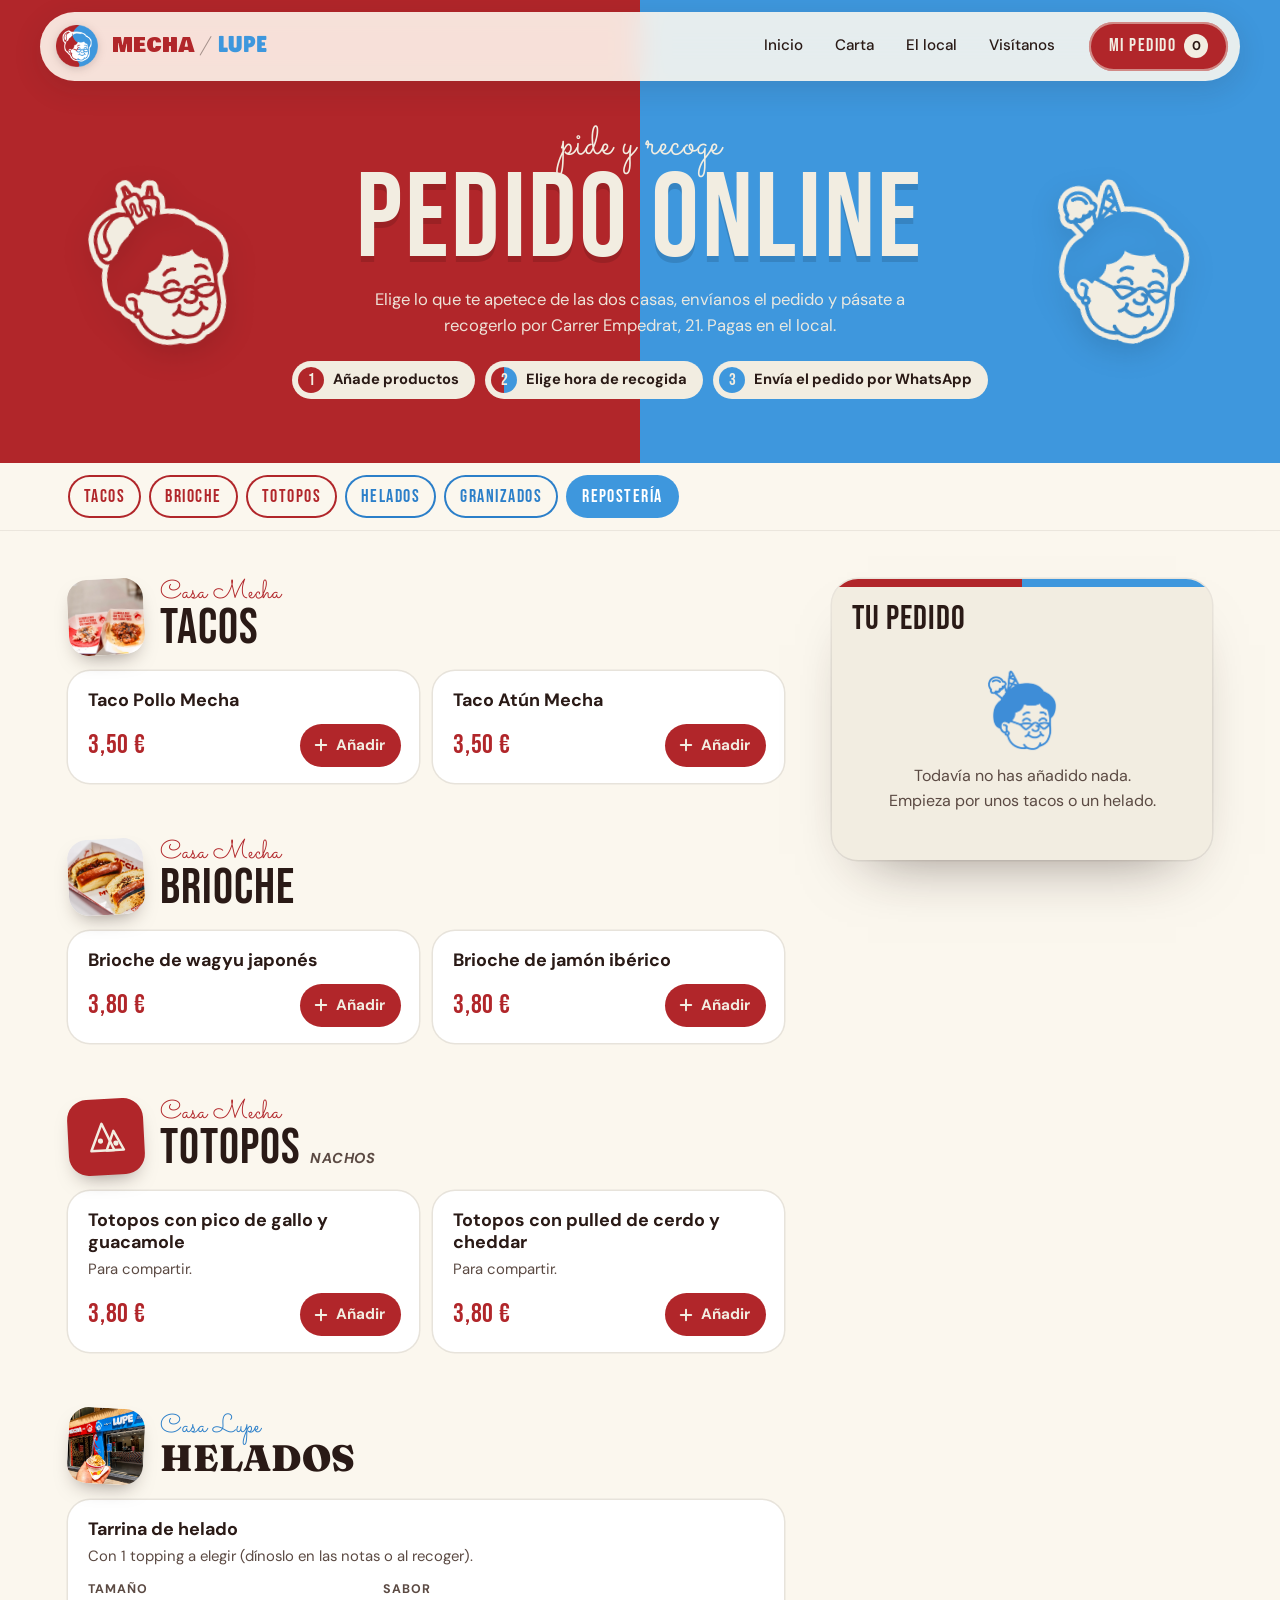
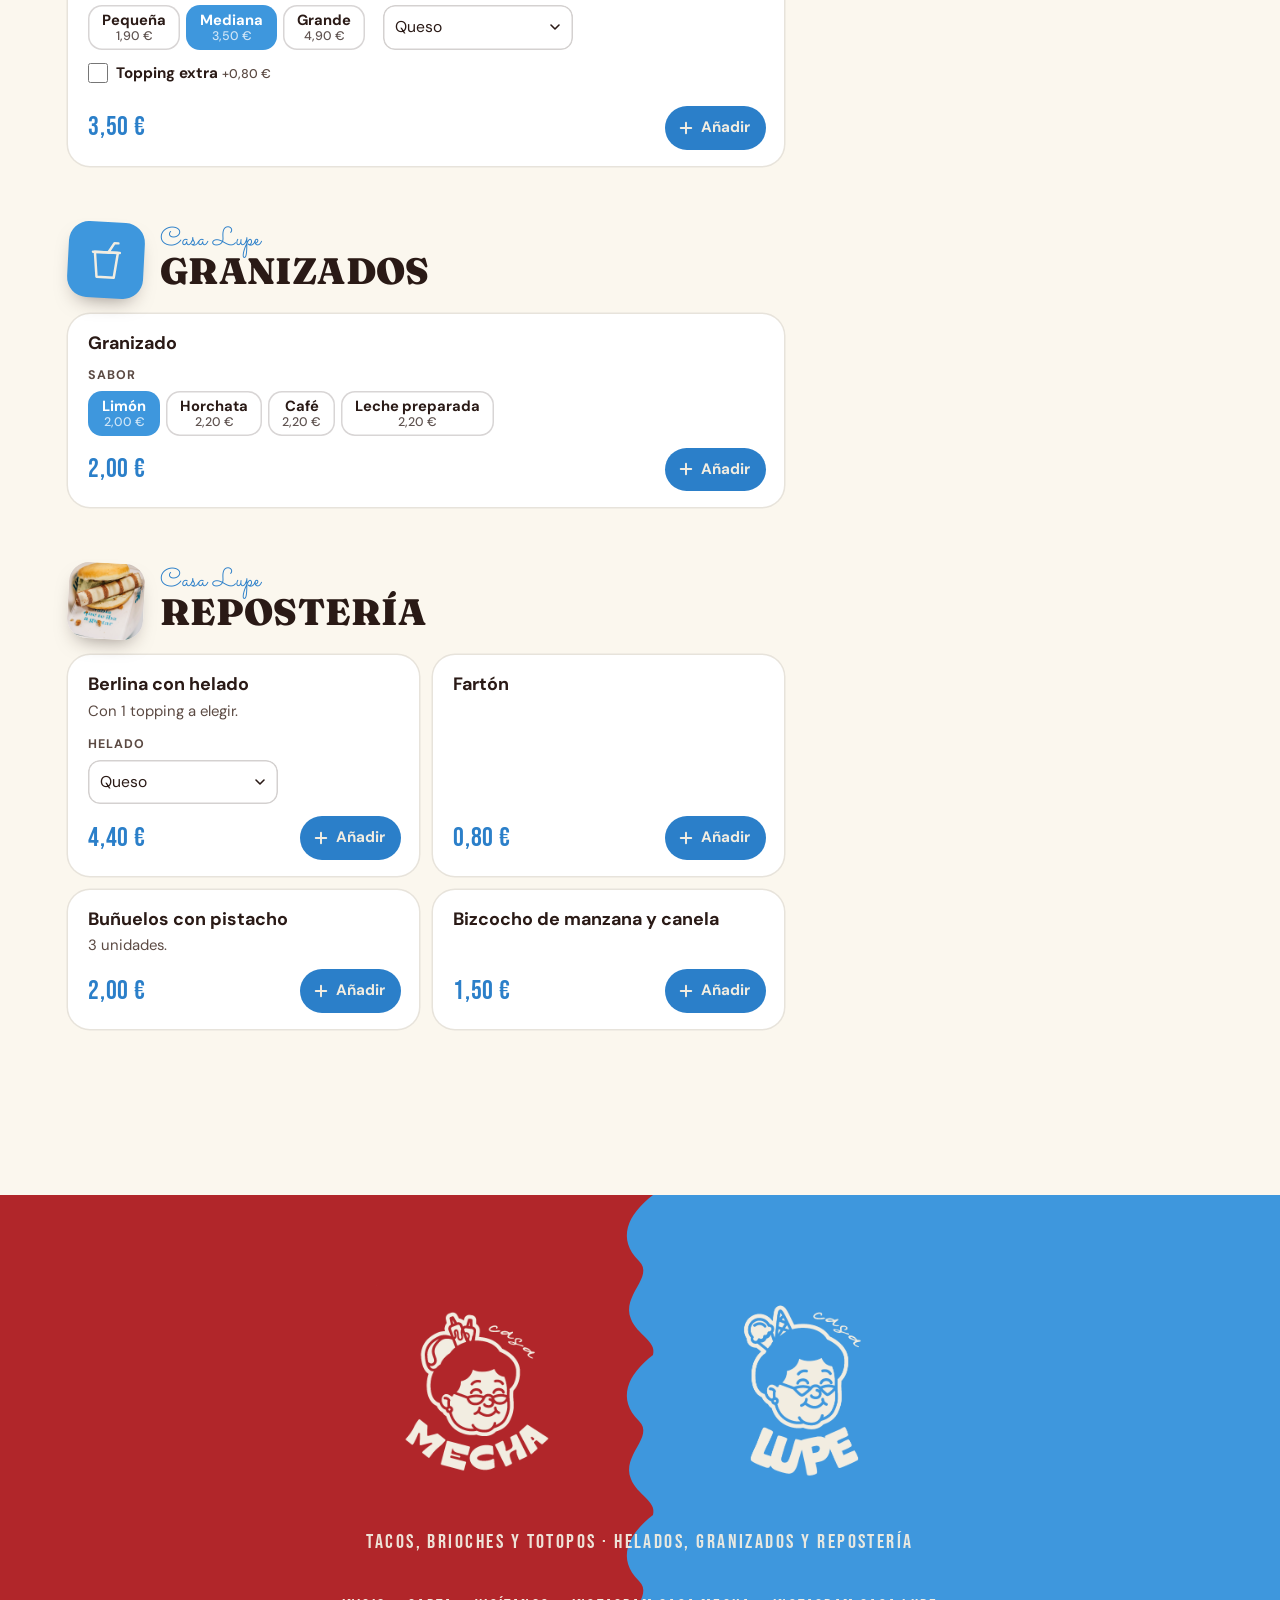
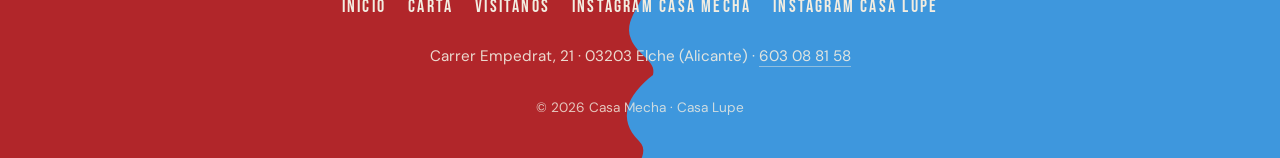
==== commit e3f201af: "Quitar el toldo de arriba del hero y de la tienda El menú queda pegado arriba y el título de la tien" ====
--- a/tienda.html
+++ b/tienda.html
@@ -29,7 +29,7 @@
 <link rel="stylesheet" href="styles.css">
 <link rel="stylesheet" href="tienda.css">
 </head>
-<body class="has-awning shop-page">
+<body class="shop-page">
 
 <a class="skip" href="#menu">Saltar a los productos</a>
 
@@ -50,7 +50,6 @@
 
 <main>
   <section class="shop-hero" aria-labelledby="shop-title">
-    <div class="awning" data-awning></div>
     <div class="sh-inner">
       <img src="img/brand/mecha-icon.png" alt="" class="sh-face sh-m" width="484" height="603">
       <div class="sh-copy">
--- a/styles.css
+++ b/styles.css
@@ -718,3 +718,38 @@
 /* sin línea fina junto a la ola: el borde del elemento queda lejos del dibujo */
 .foot .fh-l .flame-v{left:-119px;width:120px;background-position:40px 0;animation:flameYo 3.2s linear infinite}
 @keyframes flameYo{from{background-position:40px 0}to{background-position:40px -160px}}
+
+/* v19: menú hamburguesa animado (las rayas se juntan y giran; el panel cae y los enlaces entran en cascada) */
+.nav-burger{transition:background .35s var(--ease),transform .2s}
+.nav-burger:active{transform:scale(.92)}
+.nav-burger span{transition:top .2s .2s,transform .25s cubic-bezier(.5,1.8,.5,.8),background .35s}
+.nav-burger[aria-expanded="true"]{background:var(--red)}
+.nav-burger[aria-expanded="true"] span{top:20.75px;background:var(--cream);transition:top .2s,transform .3s .18s cubic-bezier(.5,1.8,.5,.8),background .35s}
+.nav-burger[aria-expanded="true"] span:first-child{transform:rotate(45deg)}
+.nav-burger[aria-expanded="true"] span:last-child{transform:rotate(-45deg)}
+@media (max-width:1020px){
+  .nav-links{
+    display:flex;flex-direction:column;position:absolute;top:calc(100% + 10px);left:0;right:0;
+    background:var(--paper);border-radius:24px;padding:12px;box-shadow:0 20px 40px rgba(0,0,0,.15);
+    transform-origin:calc(100% - 22px) -10px;
+    opacity:0;visibility:hidden;pointer-events:none;transform:translateY(-14px) scale(.94);
+    transition:opacity .2s,transform .3s var(--ease),visibility 0s .3s;
+  }
+  .nav-links.open{
+    opacity:1;visibility:visible;pointer-events:auto;transform:none;
+    transition:opacity .25s,transform .45s cubic-bezier(.2,1.3,.4,1),visibility 0s;
+  }
+  .nav-links a{font-size:1.1rem;padding:14px 16px;opacity:0;transform:translateX(-14px);transition:opacity .15s,transform .15s,background .25s}
+  .nav-links.open a{opacity:1;transform:none;transition:opacity .3s,transform .4s var(--ease),background .25s}
+  .nav-links.open a:nth-child(1){transition-delay:.06s}
+  .nav-links.open a:nth-child(2){transition-delay:.11s}
+  .nav-links.open a:nth-child(3){transition-delay:.16s}
+  .nav-links.open a:nth-child(4){transition-delay:.21s}
+  .nav-links.open a:nth-child(5){transition-delay:.26s}
+  .nav-links.open a:nth-child(6){transition-delay:.31s}
+  .nav-links.open a:nth-child(7){transition-delay:.36s}
+  .nav-links .nl-shop{display:block;margin-top:6px;text-align:center;font-family:var(--f-cond);letter-spacing:.08em;font-size:1.25rem;color:var(--cream) !important;background:linear-gradient(100deg,var(--red) 0 50%,var(--blue) 50% 100%)}
+}
+@media (prefers-reduced-motion:reduce){
+  .nav-burger span,.nav-links,.nav-links a{transition:none !important}
+}
--- a/tienda.css
+++ b/tienda.css
@@ -197,3 +197,7 @@
   .cb-thumb{width:64px;height:64px;border-radius:16px}
 }
 @media (prefers-reduced-motion:reduce){ .cart{transition:none} }
+
+/* sin toldo arriba: menos aire sobre el título */
+.shop-hero{padding-top:124px}
+@media (max-width:1020px){ .shop-hero{padding-top:100px} }
